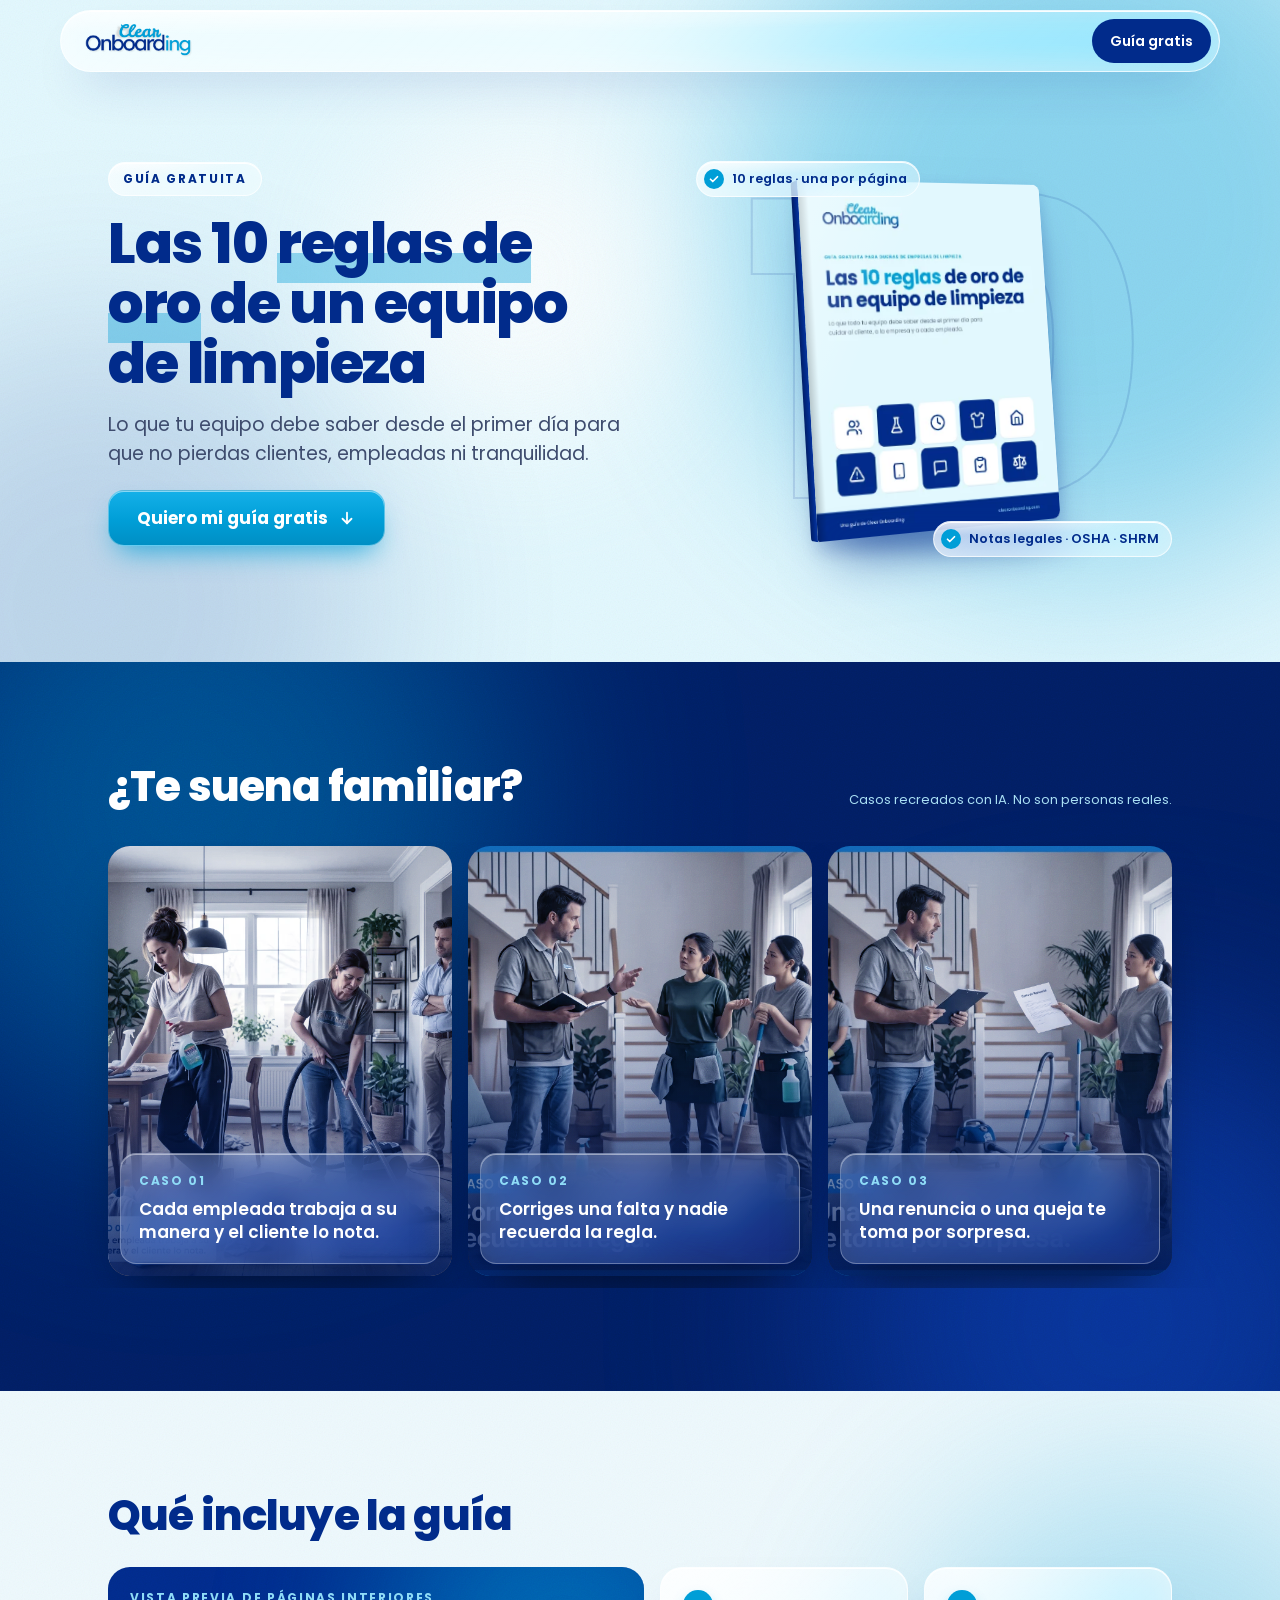
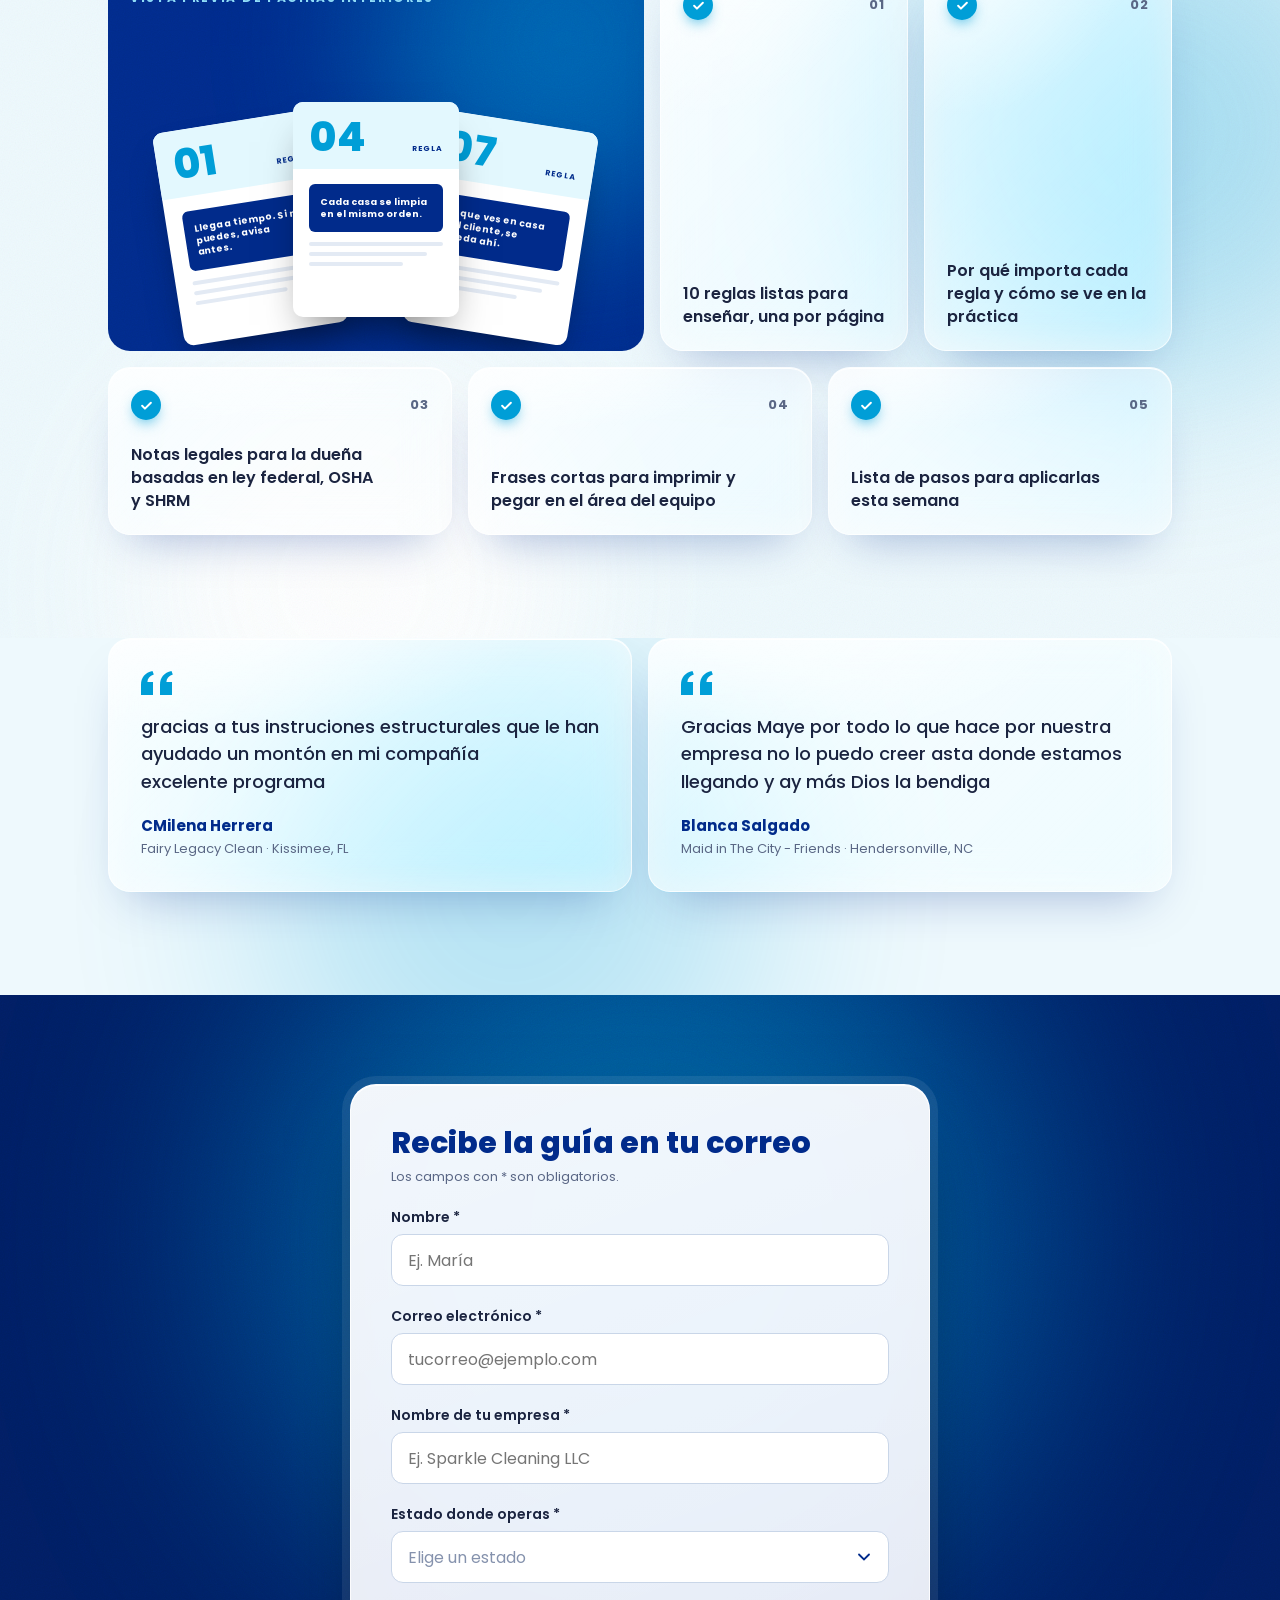
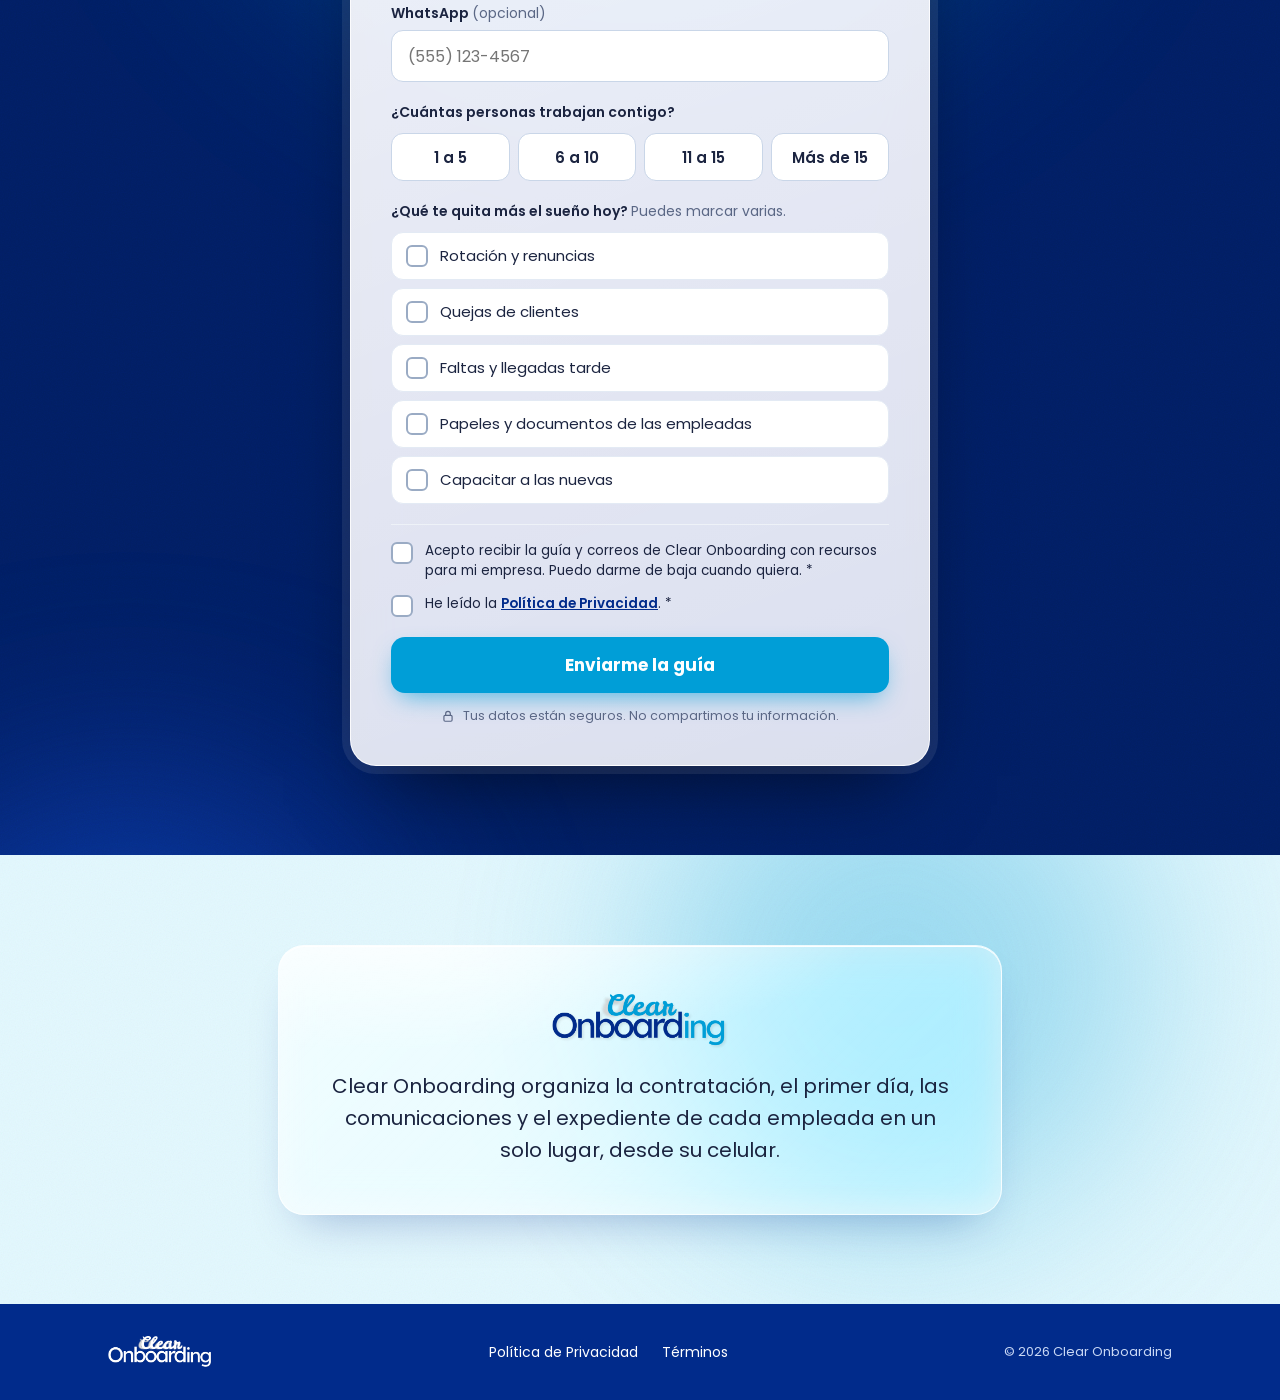
==== index.html @ 60600dc6 "Add files via upload" ====
<!DOCTYPE html>
<html lang="es">
<head>
  <meta charset="utf-8">
  <meta name="viewport" content="width=device-width, initial-scale=1">
  <title>Las 10 reglas de oro de un equipo de limpieza | Clear Onboarding</title>
  <meta name="description" content="Lo que tu equipo debe saber desde el primer día para que no pierdas clientes, empleadas ni tranquilidad.">
  <meta property="og:type" content="website">
  <meta property="og:title" content="Las 10 reglas de oro de un equipo de limpieza | Clear Onboarding">
  <meta property="og:description" content="Lo que tu equipo debe saber desde el primer día para que no pierdas clientes, empleadas ni tranquilidad.">
  <meta property="og:image" content="./assets/portada-ebook-10-reglas.webp">
  <meta name="twitter:card" content="summary_large_image">
  <link rel="preconnect" href="https://fonts.googleapis.com">
  <link rel="preconnect" href="https://fonts.gstatic.com" crossorigin>
  <link href="https://fonts.googleapis.com/css2?family=Poppins:wght@400;500;600;700;800&display=swap" rel="stylesheet">
  <link rel="stylesheet" href="./styles.css">
</head>
<body>
  <div class="page-wrapper">

    <!-- 4.1 Menú flotante (sticky) -->
    <header class="site-header">
      <div class="header-pill glass-light">
        <img src="./assets/logo-color.png" alt="Clear Onboarding" class="header-logo" width="200" height="61">
        <a href="#formulario" data-scroll-form class="header-cta">Guía gratis</a>
      </div>
    </header>

    <!-- 4.2 Hero -->
    <section data-screen-label="Hero" class="hero-section">
      <div style="position:absolute;top:-20%;right:-12%;width:clamp(320px,55vw,760px);aspect-ratio:1;border-radius:50%;background:#009ED7;opacity:0.38;filter:blur(90px);pointer-events:none;"></div>
      <div style="position:absolute;bottom:-35%;left:-15%;width:clamp(280px,45vw,620px);aspect-ratio:1;border-radius:50%;background:#012B8B;opacity:0.16;filter:blur(100px);pointer-events:none;"></div>
      <div style="position:absolute;top:18%;left:28%;width:clamp(200px,25vw,360px);aspect-ratio:1;border-radius:50%;background:#fff;opacity:0.75;filter:blur(70px);pointer-events:none;"></div>
      <div class="grain-light grain-hero"></div>

      <div class="hero-container">
        <!-- Columna del Libro 3D (arriba en móvil, derecha en escritorio) -->
        <div class="hero-book-col">
          <span aria-hidden="true" class="hero-number-bg">10</span>
          <div class="book-stage">
            <div class="book-3d">
              <div class="book-spine"></div>
              <div class="book-cover">
                <img src="./assets/portada-ebook-10-reglas.webp" alt="Portada: Las 10 reglas de oro de un equipo de limpieza" width="355" height="460" fetchpriority="high">
                <div class="book-hinge-shadow"></div>
                <div class="book-gloss"></div>
              </div>
            </div>
            <div class="book-floor-shadow"></div>
          </div>

          <div class="floating-badge floating-badge--top glass-light">
            <span class="badge-check">
              <svg width="12" height="12" viewBox="0 0 24 24" fill="none" stroke="#fff" stroke-width="3.4" stroke-linecap="round" stroke-linejoin="round"><path d="m5 12.5 4.5 4.5L19 7.5"></path></svg>
            </span>
            <span style="position:relative;">10 reglas · una por página</span>
          </div>

          <div class="floating-badge floating-badge--bottom glass-light">
            <span class="badge-check">
              <svg width="12" height="12" viewBox="0 0 24 24" fill="none" stroke="#fff" stroke-width="3.4" stroke-linecap="round" stroke-linejoin="round"><path d="m5 12.5 4.5 4.5L19 7.5"></path></svg>
            </span>
            <span style="position:relative;">Notas legales · OSHA · SHRM</span>
          </div>
        </div>

        <!-- Columna de Texto (debajo en móvil, izquierda en escritorio) -->
        <div class="hero-copy-col">
          <span class="tag-pill glass-light">
            <span style="position:relative;">GUÍA GRATUITA</span>
          </span>
          <h1 class="hero-h1">Las 10 <span class="marker-highlight">reglas de oro</span> de un equipo de limpieza</h1>
          <p class="hero-subtitle">Lo que tu equipo debe saber desde el primer día para que no pierdas clientes, empleadas ni tranquilidad.</p>
          <a href="#formulario" data-scroll-form class="btn-primary" style="margin-top:4px;">
            Quiero mi guía gratis
            <svg width="18" height="18" viewBox="0 0 24 24" fill="none" stroke="currentColor" stroke-width="2.4" stroke-linecap="round" stroke-linejoin="round"><path d="M12 5v14"></path><path d="m6 13 6 6 6-6"></path></svg>
          </a>
        </div>
      </div>
    </section>

    <!-- 4.3 Dolor (fondo #011E63) -->
    <section id="dolor" data-screen-label="Dolor" style="position:relative;overflow:hidden;background:#011E63;">
      <div style="position:absolute;top:-25%;left:-10%;width:clamp(320px,50vw,700px);aspect-ratio:1;border-radius:50%;background:#009ED7;opacity:0.38;filter:blur(120px);pointer-events:none;"></div>
      <div style="position:absolute;bottom:-30%;right:-10%;width:clamp(300px,45vw,640px);aspect-ratio:1;border-radius:50%;background:#0A3AA6;opacity:0.8;filter:blur(110px);pointer-events:none;"></div>
      <div class="grain-dark"></div>

      <div style="position:relative;max-width:1160px;margin:0 auto;padding:clamp(56px,8vw,112px) clamp(20px,5vw,48px);display:flex;flex-direction:column;gap:32px;">
        <div style="display:flex;flex-wrap:wrap;align-items:flex-end;justify-content:space-between;gap:10px 24px;">
          <h2 style="margin:0;font-weight:800;font-size:clamp(26px,3.4vw,42px);line-height:1.1;letter-spacing:-.02em;color:#fff;">¿Te suena familiar?</h2>
          <span style="font-size:13px;color:#A9DFF4;">Casos recreados con IA. No son personas reales.</span>
        </div>

        <div class="pain-carousel-outer">
          <div class="pain-carousel-track">
            <!-- Caso 01 -->
            <article class="pain-card" style="position:relative;flex:0 0 clamp(272px,78vw,352px);aspect-ratio:4/5;border-radius:22px;overflow:hidden;background:#0B2A78;scroll-snap-align:center;box-shadow:0 30px 60px -30px rgba(0,0,0,.7);">
              <img src="./assets/caso-01-cada-una-a-su-manera.webp" alt="dos empleadas limpian la misma cocina, cada una a su manera" loading="lazy" width="704" height="704" style="position:absolute;inset:0;width:100%;height:100%;object-fit:cover;display:block;">
              <div style="position:absolute;inset:0;pointer-events:none;background:#012B8B;mix-blend-mode:color;opacity:.3;"></div>
              <div style="position:absolute;inset:0;pointer-events:none;background:linear-gradient(180deg,rgba(1,30,99,0) 38%,rgba(1,30,99,.9) 100%);"></div>
              <div class="grain-dark grain-card"></div>
              <div class="glass-dark" style="position:absolute;left:12px;right:12px;bottom:12px;border-radius:16px;padding:18px;overflow:hidden;display:flex;flex-direction:column;gap:8px;">
                <span style="font-size:12px;font-weight:700;letter-spacing:.14em;color:#8FDCF7;">CASO 01</span>
                <p style="margin:0;font-size:17px;font-weight:600;line-height:1.4;color:#fff;text-wrap:pretty;">Cada empleada trabaja a su manera y el cliente lo nota.</p>
              </div>
            </article>

            <!-- Caso 02 -->
            <article class="pain-card" style="position:relative;flex:0 0 clamp(272px,78vw,352px);aspect-ratio:4/5;border-radius:22px;overflow:hidden;background:#0B2A78;scroll-snap-align:center;box-shadow:0 30px 60px -30px rgba(0,0,0,.7);">
              <img src="./assets/caso-02-nadie-recuerda-la-regla.webp" alt="la dueña corrige a una empleada que no recuerda la regla" loading="lazy" width="704" height="704" style="position:absolute;inset:0;width:100%;height:100%;object-fit:cover;display:block;">
              <div style="position:absolute;inset:0;pointer-events:none;background:#012B8B;mix-blend-mode:color;opacity:.3;"></div>
              <div style="position:absolute;inset:0;pointer-events:none;background:linear-gradient(180deg,rgba(1,30,99,0) 38%,rgba(1,30,99,.9) 100%);"></div>
              <div class="grain-dark grain-card"></div>
              <div class="glass-dark" style="position:absolute;left:12px;right:12px;bottom:12px;border-radius:16px;padding:18px;overflow:hidden;display:flex;flex-direction:column;gap:8px;">
                <span style="font-size:12px;font-weight:700;letter-spacing:.14em;color:#8FDCF7;">CASO 02</span>
                <p style="margin:0;font-size:17px;font-weight:600;line-height:1.4;color:#fff;text-wrap:pretty;">Corriges una falta y nadie recuerda la regla.</p>
              </div>
            </article>

            <!-- Caso 03 -->
            <article class="pain-card" style="position:relative;flex:0 0 clamp(272px,78vw,352px);aspect-ratio:4/5;border-radius:22px;overflow:hidden;background:#0B2A78;scroll-snap-align:center;box-shadow:0 30px 60px -30px rgba(0,0,0,.7);">
              <img src="./assets/caso-03-renuncia-sorpresa.webp" alt="la dueña lee en su celular un mensaje de renuncia" loading="lazy" width="704" height="704" style="position:absolute;inset:0;width:100%;height:100%;object-fit:cover;display:block;">
              <div style="position:absolute;inset:0;pointer-events:none;background:#012B8B;mix-blend-mode:color;opacity:.3;"></div>
              <div style="position:absolute;inset:0;pointer-events:none;background:linear-gradient(180deg,rgba(1,30,99,0) 38%,rgba(1,30,99,.9) 100%);"></div>
              <div class="grain-dark grain-card"></div>
              <div class="glass-dark" style="position:absolute;left:12px;right:12px;bottom:12px;border-radius:16px;padding:18px;overflow:hidden;display:flex;flex-direction:column;gap:8px;">
                <span style="font-size:12px;font-weight:700;letter-spacing:.14em;color:#8FDCF7;">CASO 03</span>
                <p style="margin:0;font-size:17px;font-weight:600;line-height:1.4;color:#fff;text-wrap:pretty;">Una renuncia o una queja te toma por sorpresa.</p>
              </div>
            </article>
          </div>
        </div>
      </div>
    </section>

    <!-- 4.4 Qué incluye (fondo #EEF9FD, mosaico tipo bento) -->
    <section id="incluye" data-screen-label="Que incluye" style="position:relative;overflow:hidden;background:#EEF9FD;">
      <div style="position:absolute;top:10%;right:-10%;width:clamp(280px,40vw,560px);aspect-ratio:1;border-radius:50%;background:#009ED7;opacity:0.28;filter:blur(100px);pointer-events:none;"></div>
      <div style="position:absolute;bottom:-20%;left:10%;width:clamp(240px,35vw,480px);aspect-ratio:1;border-radius:50%;background:#fff;opacity:0.9;filter:blur(80px);pointer-events:none;"></div>
      <div class="grain-light"></div>

      <div style="position:relative;max-width:1160px;margin:0 auto;padding:clamp(56px,8vw,112px) clamp(20px,5vw,48px);display:flex;flex-direction:column;gap:28px;">
        <h2 style="margin:0;font-weight:800;font-size:clamp(26px,3.4vw,42px);line-height:1.1;letter-spacing:-.02em;color:#012B8B;">Qué incluye la guía</h2>

        <div style="display:flex;flex-wrap:wrap;gap:16px;">
          <!-- Bloque grande azul marino con abanico de 3 páginas -->
          <div data-screen-label="Vista previa" style="flex:2 1 520px;position:relative;overflow:hidden;border-radius:22px;background:#012B8B;min-height:clamp(300px,30vw,400px);padding:22px;display:flex;flex-direction:column;justify-content:space-between;gap:16px;">
            <div style="position:absolute;top:-30%;right:-20%;width:70%;aspect-ratio:1;border-radius:50%;background:#009ED7;opacity:0.5;filter:blur(80px);pointer-events:none;"></div>
            <div class="grain-dark grain-card"></div>
            <span style="position:relative;font-size:12px;font-weight:700;letter-spacing:.14em;color:#8FDCF7;">VISTA PREVIA DE PÁGINAS INTERIORES</span>
            <div id="preview-pages-fan" style="position:relative;display:flex;justify-content:center;align-items:flex-end;padding:8px 0 4px;">
              <!-- Renderizado dinámico por app.js con respaldo estático inmediato -->
              <div style="flex:none;width:clamp(104px,13vw,172px);aspect-ratio:0.773;background:#fff;border-radius:10px;overflow:hidden;box-shadow:0 24px 40px -16px rgba(0,0,0,.55);margin:0 calc(clamp(104px,13vw,172px) * -0.12);transform:rotate(-9deg) translateY(10px);z-index:1;position:relative;display:flex;flex-direction:column;">
                <div style="background:#E3F8FE;padding:10% 10% 8%;display:flex;align-items:flex-end;justify-content:space-between;">
                  <span style="font-weight:800;font-size:clamp(26px,3.2vw,42px);line-height:.9;color:#009ED7;">01</span>
                  <span style="font-size:clamp(6px,.6vw,8px);font-weight:700;letter-spacing:.12em;color:#012B8B;">REGLA</span>
                </div>
                <div style="padding:9% 10%;display:flex;flex-direction:column;gap:6px;flex:1;">
                  <div style="background:#012B8B;border-radius:6px;padding:9% 8%;color:#fff;font-weight:700;font-size:clamp(7px,.72vw,10px);line-height:1.3;">Llega a tiempo. Si no puedes, avisa antes.</div>
                  <div style="height:4px;border-radius:2px;background:#E3EAF4;margin-top:4px;"></div>
                  <div style="height:4px;border-radius:2px;background:#E3EAF4;width:88%;"></div>
                  <div style="height:4px;border-radius:2px;background:#E3EAF4;width:70%;"></div>
                </div>
              </div>
              <div style="flex:none;width:clamp(104px,13vw,172px);aspect-ratio:0.773;background:#fff;border-radius:10px;overflow:hidden;box-shadow:0 24px 40px -16px rgba(0,0,0,.55);margin:0 calc(clamp(104px,13vw,172px) * -0.12);transform:translateY(-8px);z-index:3;position:relative;display:flex;flex-direction:column;">
                <div style="background:#E3F8FE;padding:10% 10% 8%;display:flex;align-items:flex-end;justify-content:space-between;">
                  <span style="font-weight:800;font-size:clamp(26px,3.2vw,42px);line-height:.9;color:#009ED7;">04</span>
                  <span style="font-size:clamp(6px,.6vw,8px);font-weight:700;letter-spacing:.12em;color:#012B8B;">REGLA</span>
                </div>
                <div style="padding:9% 10%;display:flex;flex-direction:column;gap:6px;flex:1;">
                  <div style="background:#012B8B;border-radius:6px;padding:9% 8%;color:#fff;font-weight:700;font-size:clamp(7px,.72vw,10px);line-height:1.3;">Cada casa se limpia en el mismo orden.</div>
                  <div style="height:4px;border-radius:2px;background:#E3EAF4;margin-top:4px;"></div>
                  <div style="height:4px;border-radius:2px;background:#E3EAF4;width:88%;"></div>
                  <div style="height:4px;border-radius:2px;background:#E3EAF4;width:70%;"></div>
                </div>
              </div>
              <div style="flex:none;width:clamp(104px,13vw,172px);aspect-ratio:0.773;background:#fff;border-radius:10px;overflow:hidden;box-shadow:0 24px 40px -16px rgba(0,0,0,.55);margin:0 calc(clamp(104px,13vw,172px) * -0.12);transform:rotate(9deg) translateY(10px);z-index:2;position:relative;display:flex;flex-direction:column;">
                <div style="background:#E3F8FE;padding:10% 10% 8%;display:flex;align-items:flex-end;justify-content:space-between;">
                  <span style="font-weight:800;font-size:clamp(26px,3.2vw,42px);line-height:.9;color:#009ED7;">07</span>
                  <span style="font-size:clamp(6px,.6vw,8px);font-weight:700;letter-spacing:.12em;color:#012B8B;">REGLA</span>
                </div>
                <div style="padding:9% 10%;display:flex;flex-direction:column;gap:6px;flex:1;">
                  <div style="background:#012B8B;border-radius:6px;padding:9% 8%;color:#fff;font-weight:700;font-size:clamp(7px,.72vw,10px);line-height:1.3;">Lo que ves en casa del cliente, se queda ahí.</div>
                  <div style="height:4px;border-radius:2px;background:#E3EAF4;margin-top:4px;"></div>
                  <div style="height:4px;border-radius:2px;background:#E3EAF4;width:88%;"></div>
                  <div style="height:4px;border-radius:2px;background:#E3EAF4;width:70%;"></div>
                </div>
              </div>
            </div>
          </div>

          <!-- 5 Tarjetas de cristal (01 a 05) -->
          <div class="glass-light" style="flex:1 1 240px;overflow:hidden;border-radius:22px;padding:22px;min-height:168px;display:flex;flex-direction:column;justify-content:space-between;gap:18px;">
            <div style="position:relative;display:flex;align-items:center;justify-content:space-between;">
              <span style="width:30px;height:30px;border-radius:50%;background:#009ED7;display:flex;align-items:center;justify-content:center;box-shadow:0 6px 14px -4px rgba(0,158,215,.7);"><svg width="15" height="15" viewBox="0 0 24 24" fill="none" stroke="#fff" stroke-width="3.2" stroke-linecap="round" stroke-linejoin="round"><path d="m5 12.5 4.5 4.5L19 7.5"></path></svg></span>
              <span style="font-size:13px;font-weight:700;color:#5A6785;letter-spacing:.06em;">01</span>
            </div>
            <span style="position:relative;font-size:16px;font-weight:600;line-height:1.45;color:#1B2440;text-wrap:pretty;">10 reglas listas para enseñar, una por página</span>
          </div>

          <div class="glass-light" style="flex:1 1 240px;overflow:hidden;border-radius:22px;padding:22px;min-height:168px;display:flex;flex-direction:column;justify-content:space-between;gap:18px;">
            <div style="position:relative;display:flex;align-items:center;justify-content:space-between;">
              <span style="width:30px;height:30px;border-radius:50%;background:#009ED7;display:flex;align-items:center;justify-content:center;box-shadow:0 6px 14px -4px rgba(0,158,215,.7);"><svg width="15" height="15" viewBox="0 0 24 24" fill="none" stroke="#fff" stroke-width="3.2" stroke-linecap="round" stroke-linejoin="round"><path d="m5 12.5 4.5 4.5L19 7.5"></path></svg></span>
              <span style="font-size:13px;font-weight:700;color:#5A6785;letter-spacing:.06em;">02</span>
            </div>
            <span style="position:relative;font-size:16px;font-weight:600;line-height:1.45;color:#1B2440;text-wrap:pretty;">Por qué importa cada regla y cómo se ve en la práctica</span>
          </div>

          <div class="glass-light" style="flex:1 1 240px;overflow:hidden;border-radius:22px;padding:22px;min-height:168px;display:flex;flex-direction:column;justify-content:space-between;gap:18px;">
            <div style="position:relative;display:flex;align-items:center;justify-content:space-between;">
              <span style="width:30px;height:30px;border-radius:50%;background:#009ED7;display:flex;align-items:center;justify-content:center;box-shadow:0 6px 14px -4px rgba(0,158,215,.7);"><svg width="15" height="15" viewBox="0 0 24 24" fill="none" stroke="#fff" stroke-width="3.2" stroke-linecap="round" stroke-linejoin="round"><path d="m5 12.5 4.5 4.5L19 7.5"></path></svg></span>
              <span style="font-size:13px;font-weight:700;color:#5A6785;letter-spacing:.06em;">03</span>
            </div>
            <span style="position:relative;font-size:16px;font-weight:600;line-height:1.45;color:#1B2440;text-wrap:pretty;">Notas legales para la dueña basadas en ley federal, OSHA y SHRM</span>
          </div>

          <div class="glass-light" style="flex:1 1 240px;overflow:hidden;border-radius:22px;padding:22px;min-height:168px;display:flex;flex-direction:column;justify-content:space-between;gap:18px;">
            <div style="position:relative;display:flex;align-items:center;justify-content:space-between;">
              <span style="width:30px;height:30px;border-radius:50%;background:#009ED7;display:flex;align-items:center;justify-content:center;box-shadow:0 6px 14px -4px rgba(0,158,215,.7);"><svg width="15" height="15" viewBox="0 0 24 24" fill="none" stroke="#fff" stroke-width="3.2" stroke-linecap="round" stroke-linejoin="round"><path d="m5 12.5 4.5 4.5L19 7.5"></path></svg></span>
              <span style="font-size:13px;font-weight:700;color:#5A6785;letter-spacing:.06em;">04</span>
            </div>
            <span style="position:relative;font-size:16px;font-weight:600;line-height:1.45;color:#1B2440;text-wrap:pretty;">Frases cortas para imprimir y pegar en el área del equipo</span>
          </div>

          <div class="glass-light" style="flex:1 1 240px;overflow:hidden;border-radius:22px;padding:22px;min-height:168px;display:flex;flex-direction:column;justify-content:space-between;gap:18px;">
            <div style="position:relative;display:flex;align-items:center;justify-content:space-between;">
              <span style="width:30px;height:30px;border-radius:50%;background:#009ED7;display:flex;align-items:center;justify-content:center;box-shadow:0 6px 14px -4px rgba(0,158,215,.7);"><svg width="15" height="15" viewBox="0 0 24 24" fill="none" stroke="#fff" stroke-width="3.2" stroke-linecap="round" stroke-linejoin="round"><path d="m5 12.5 4.5 4.5L19 7.5"></path></svg></span>
              <span style="font-size:13px;font-weight:700;color:#5A6785;letter-spacing:.06em;">05</span>
            </div>
            <span style="position:relative;font-size:16px;font-weight:600;line-height:1.45;color:#1B2440;text-wrap:pretty;">Lista de pasos para aplicarlas esta semana</span>
          </div>
        </div>
      </div>
    </section>

    <!-- 4.5 Testimonios (textos LITERALES) -->
    <section style="position:relative;overflow:hidden;background:#EEF9FD;">
      <div style="position:absolute;top:0;left:20%;width:clamp(260px,40vw,520px);aspect-ratio:1;border-radius:50%;background:#009ED7;opacity:0.22;filter:blur(100px);pointer-events:none;"></div>
      <div id="testimonios" data-screen-label="Testimonios" style="position:relative;max-width:1160px;margin:0 auto;padding:0 clamp(20px,5vw,48px) clamp(56px,8vw,112px);display:grid;grid-template-columns:repeat(auto-fit,minmax(280px,1fr));gap:16px;">
        <figure class="glass-light" style="margin:0;overflow:hidden;border-radius:22px;padding:clamp(22px,3vw,32px);display:flex;flex-direction:column;gap:18px;">
          <svg width="32" height="24" viewBox="0 0 32 24" fill="#009ED7" style="position:relative;"><path d="M0 24V14C0 6.5 4 1.6 11.5 0l1.3 3.6C8.6 5 6.6 7.7 6.4 11H12v13H0zm19 0V14c0-7.5 4-12.4 11.5-14l1.3 3.6C27.6 5 25.6 7.7 25.4 11H31v13H19z"></path></svg>
          <blockquote style="position:relative;margin:0;font-size:clamp(16px,1.6vw,18px);line-height:1.55;color:#1B2440;font-weight:500;text-wrap:pretty;">gracias a tus instruciones estructurales que le han ayudado un montón en mi compañía<br>excelente programa</blockquote>
          <figcaption style="position:relative;margin-top:auto;display:flex;flex-direction:column;gap:2px;">
            <span style="font-size:15px;font-weight:700;color:#012B8B;">CMilena Herrera</span>
            <span style="font-size:13px;color:#5A6785;">Fairy Legacy Clean · Kissimee, FL</span>
          </figcaption>
        </figure>

        <figure class="glass-light" style="margin:0;overflow:hidden;border-radius:22px;padding:clamp(22px,3vw,32px);display:flex;flex-direction:column;gap:18px;">
          <svg width="32" height="24" viewBox="0 0 32 24" fill="#009ED7" style="position:relative;"><path d="M0 24V14C0 6.5 4 1.6 11.5 0l1.3 3.6C8.6 5 6.6 7.7 6.4 11H12v13H0zm19 0V14c0-7.5 4-12.4 11.5-14l1.3 3.6C27.6 5 25.6 7.7 25.4 11H31v13H19z"></path></svg>
          <blockquote style="position:relative;margin:0;font-size:clamp(16px,1.6vw,18px);line-height:1.55;color:#1B2440;font-weight:500;text-wrap:pretty;">Gracias Maye por todo lo que hace por nuestra empresa no lo puedo creer asta donde estamos llegando y ay más Dios la bendiga</blockquote>
          <figcaption style="position:relative;margin-top:auto;display:flex;flex-direction:column;gap:2px;">
            <span style="font-size:15px;font-weight:700;color:#012B8B;">Blanca Salgado</span>
            <span style="font-size:13px;color:#5A6785;">Maid in The City - Friends · Hendersonville, NC</span>
          </figcaption>
        </figure>
      </div>
    </section>

    <!-- 4.6 Formulario (id="formulario") -->
    <section id="formulario" data-screen-label="Formulario" style="position:relative;overflow:hidden;background:#011E63;">
      <div style="position:absolute;top:-10%;left:50%;transform:translateX(-50%);width:clamp(360px,60vw,820px);aspect-ratio:1;border-radius:50%;background:#009ED7;opacity:0.5;filter:blur(130px);pointer-events:none;"></div>
      <div style="position:absolute;bottom:-30%;left:-10%;width:clamp(280px,40vw,560px);aspect-ratio:1;border-radius:50%;background:#0A3AA6;opacity:0.9;filter:blur(110px);pointer-events:none;"></div>
      <div class="grain-dark"></div>

      <div style="position:relative;max-width:1160px;margin:0 auto;padding:clamp(48px,7vw,104px) clamp(12px,5vw,48px);display:flex;justify-content:center;">
        <form id="lead-form" data-redirect="./guia/gracias/" novalidate style="position:relative;width:100%;max-width:580px;border-radius:26px;padding:clamp(22px,4vw,40px);display:flex;flex-direction:column;gap:20px;background:linear-gradient(160deg,rgba(255,255,255,.95),rgba(255,255,255,.86));backdrop-filter:blur(24px) saturate(160%);-webkit-backdrop-filter:blur(24px) saturate(160%);border:1px solid rgba(255,255,255,.85);box-shadow:inset 0 1px 0 #fff,0 0 0 8px rgba(255,255,255,.08),0 40px 80px -30px rgba(0,0,0,.6);">
          <div style="display:flex;flex-direction:column;gap:6px;">
            <h2 style="margin:0;font-weight:800;font-size:clamp(22px,2.6vw,30px);line-height:1.2;color:#012B8B;">Recibe la guía en tu correo</h2>
            <p style="margin:0;font-size:13px;color:#5A6785;">Los campos con * son obligatorios.</p>
          </div>

          <!-- Nombre * -->
          <label for="field-nombre" style="display:flex;flex-direction:column;gap:6px;">
            <span style="font-size:14px;font-weight:600;color:#1B2440;">Nombre *</span>
            <input id="field-nombre" name="nombre" type="text" autocomplete="given-name" placeholder="Ej. María" class="form-input">
            <span id="err-nombre" class="field-error" aria-live="polite">
              <svg width="15" height="15" viewBox="0 0 24 24" fill="none" stroke="currentColor" stroke-width="2.2" stroke-linecap="round"><circle cx="12" cy="12" r="9"></circle><path d="M12 7.5v5.5"></path><path d="M12 16.4v.1"></path></svg>
              <span class="err-msg-text"></span>
            </span>
          </label>

          <!-- Correo electrónico * -->
          <label for="field-correo" style="display:flex;flex-direction:column;gap:6px;">
            <span style="font-size:14px;font-weight:600;color:#1B2440;">Correo electrónico *</span>
            <input id="field-correo" name="correo" type="email" autocomplete="email" inputmode="email" placeholder="tucorreo@ejemplo.com" class="form-input">
            <span id="err-correo" class="field-error" aria-live="polite">
              <svg width="15" height="15" viewBox="0 0 24 24" fill="none" stroke="currentColor" stroke-width="2.2" stroke-linecap="round"><circle cx="12" cy="12" r="9"></circle><path d="M12 7.5v5.5"></path><path d="M12 16.4v.1"></path></svg>
              <span class="err-msg-text"></span>
            </span>
          </label>

          <!-- Nombre de tu empresa * -->
          <label for="field-empresa" style="display:flex;flex-direction:column;gap:6px;">
            <span style="font-size:14px;font-weight:600;color:#1B2440;">Nombre de tu empresa *</span>
            <input id="field-empresa" name="empresa" type="text" autocomplete="organization" placeholder="Ej. Sparkle Cleaning LLC" class="form-input">
            <span id="err-empresa" class="field-error" aria-live="polite">
              <svg width="15" height="15" viewBox="0 0 24 24" fill="none" stroke="currentColor" stroke-width="2.2" stroke-linecap="round"><circle cx="12" cy="12" r="9"></circle><path d="M12 7.5v5.5"></path><path d="M12 16.4v.1"></path></svg>
              <span class="err-msg-text"></span>
            </span>
          </label>

          <!-- Estado donde operas * -->
          <label for="field-estado" style="display:flex;flex-direction:column;gap:6px;">
            <span style="font-size:14px;font-weight:600;color:#1B2440;">Estado donde operas *</span>
            <select id="field-estado" name="estado" class="form-select" style="color:#8592AD;">
              <option value="">Elige un estado</option>
            </select>
            <span id="err-estado" class="field-error" aria-live="polite">
              <svg width="15" height="15" viewBox="0 0 24 24" fill="none" stroke="currentColor" stroke-width="2.2" stroke-linecap="round"><circle cx="12" cy="12" r="9"></circle><path d="M12 7.5v5.5"></path><path d="M12 16.4v.1"></path></svg>
              <span class="err-msg-text"></span>
            </span>
          </label>

          <!-- WhatsApp (opcional) -->
          <label for="field-whatsapp" style="display:flex;flex-direction:column;gap:6px;">
            <span style="font-size:14px;font-weight:600;color:#1B2440;">WhatsApp <span style="font-weight:400;color:#5A6785;">(opcional)</span></span>
            <input id="field-whatsapp" name="whatsapp" type="tel" autocomplete="tel" inputmode="tel" placeholder="(555) 123-4567" class="form-input">
          </label>

          <!-- ¿Cuántas personas trabajan contigo? -->
          <div role="radiogroup" aria-label="¿Cuántas personas trabajan contigo?" style="display:flex;flex-direction:column;gap:10px;">
            <span style="font-size:14px;font-weight:600;color:#1B2440;">¿Cuántas personas trabajan contigo?</span>
            <div id="equipo-group" style="display:grid;grid-template-columns:repeat(auto-fit,minmax(110px,1fr));gap:8px;"></div>
          </div>

          <!-- ¿Qué te quita más el sueño hoy? -->
          <div style="display:flex;flex-direction:column;gap:10px;">
            <span style="font-size:14px;font-weight:600;color:#1B2440;">¿Qué te quita más el sueño hoy? <span style="font-weight:400;color:#5A6785;">Puedes marcar varias.</span></span>
            <div id="suenos-group" style="display:flex;flex-direction:column;gap:8px;"></div>
          </div>

          <!-- Consentimientos separados, SIN marcar por defecto -->
          <div style="display:flex;flex-direction:column;gap:12px;padding-top:4px;border-top:1px solid #EEF2F8;">
            <!-- Consentimiento 1 (obligatorio) -->
            <div style="display:flex;flex-direction:column;gap:6px;padding-top:12px;">
              <label style="display:flex;align-items:flex-start;gap:12px;cursor:pointer;">
                <input id="consent-c1" type="checkbox" class="sr-only-input">
                <span id="box-c1" class="custom-checkbox-box" style="margin-top:1px;">
                  <svg width="14" height="14" viewBox="0 0 24 24" fill="none" stroke="#fff" stroke-width="3.4" stroke-linecap="round" stroke-linejoin="round"><path d="m5 12.5 4.5 4.5L19 7.5"></path></svg>
                </span>
                <span style="font-size:13.5px;line-height:1.5;color:#1B2440;">Acepto recibir la guía y correos de Clear Onboarding con recursos para mi empresa. Puedo darme de baja cuando quiera. *</span>
              </label>
              <span id="err-c1" aria-live="polite" style="display:none;padding-left:34px;font-size:13px;color:#C62828;font-weight:500;"></span>
            </div>

            <!-- Consentimiento 2 (opcional, SOLO visible si WhatsApp tiene texto) -->
            <label id="wrapper-c2" style="display:none;align-items:flex-start;gap:12px;cursor:pointer;">
              <input id="consent-c2" type="checkbox" class="sr-only-input">
              <span id="box-c2" class="custom-checkbox-box" style="margin-top:1px;">
                <svg width="14" height="14" viewBox="0 0 24 24" fill="none" stroke="#fff" stroke-width="3.4" stroke-linecap="round" stroke-linejoin="round"><path d="m5 12.5 4.5 4.5L19 7.5"></path></svg>
              </span>
              <span style="font-size:13.5px;line-height:1.5;color:#1B2440;">Acepto recibir mensajes por WhatsApp o SMS de Clear Onboarding. Pueden aplicar tarifas de mensajes y datos. Responde STOP para cancelar. <span style="color:#5A6785;">(opcional)</span></span>
            </label>

            <!-- Consentimiento 3 (obligatorio) -->
            <div style="display:flex;flex-direction:column;gap:6px;">
              <label style="display:flex;align-items:flex-start;gap:12px;cursor:pointer;">
                <input id="consent-c3" type="checkbox" class="sr-only-input">
                <span id="box-c3" class="custom-checkbox-box" style="margin-top:1px;">
                  <svg width="14" height="14" viewBox="0 0 24 24" fill="none" stroke="#fff" stroke-width="3.4" stroke-linecap="round" stroke-linejoin="round"><path d="m5 12.5 4.5 4.5L19 7.5"></path></svg>
                </span>
                <span style="font-size:13.5px;line-height:1.5;color:#1B2440;">He leído la <a href="./politica-de-privacidad/" target="_blank" rel="noopener" style="color:#012B8B;font-weight:600;">Política de Privacidad</a>. *</span>
              </label>
              <span id="err-c3" aria-live="polite" style="display:none;padding-left:34px;font-size:13px;color:#C62828;font-weight:500;"></span>
            </div>
          </div>

          <!-- Alerta general de errores -->
          <div id="form-global-alert" role="alert" aria-live="assertive" style="display:none;gap:10px;align-items:center;background:#FFF1F1;border-radius:12px;padding:12px 14px;font-size:14px;color:#9E1F1F;font-weight:500;">
            <svg width="18" height="18" viewBox="0 0 24 24" fill="none" stroke="currentColor" stroke-width="2.2" stroke-linecap="round"><circle cx="12" cy="12" r="9"></circle><path d="M12 7.5v5.5"></path><path d="M12 16.4v.1"></path></svg>
            Revisa los campos marcados en rojo.
          </div>

          <button id="submit-btn" type="submit" class="submit-btn">Enviarme la guía</button>

          <p style="margin:-6px 0 0;display:flex;gap:8px;align-items:center;justify-content:center;font-size:12.5px;color:#5A6785;">
            <svg width="14" height="14" viewBox="0 0 24 24" fill="none" stroke="currentColor" stroke-width="2" stroke-linecap="round" stroke-linejoin="round"><rect x="5" y="11" width="14" height="10" rx="2"></rect><path d="M8 11V8a4 4 0 0 1 8 0v3"></path></svg>
            Tus datos están seguros. No compartimos tu información.
          </p>
        </form>
      </div>
    </section>

    <!-- 4.7 Quiénes somos -->
    <section data-screen-label="Quienes somos" style="position:relative;overflow:hidden;background:#E3F8FE;">
      <div style="position:absolute;top:-30%;right:10%;width:clamp(260px,40vw,520px);aspect-ratio:1;border-radius:50%;background:#009ED7;opacity:0.3;filter:blur(100px);pointer-events:none;"></div>
      <div class="grain-light"></div>
      <div style="position:relative;max-width:820px;margin:0 auto;padding:clamp(48px,7vw,96px) clamp(20px,5vw,48px);">
        <div class="glass-light" style="overflow:hidden;border-radius:26px;padding:clamp(28px,5vw,48px);display:flex;flex-direction:column;align-items:center;gap:20px;text-align:center;">
          <img src="./assets/logo-color.png" alt="Clear Onboarding" loading="lazy" style="position:relative;height:clamp(40px,5vw,56px);width:auto;">
          <p style="position:relative;margin:0;font-size:clamp(16px,1.7vw,20px);line-height:1.6;color:#1B2440;text-wrap:pretty;">Clear Onboarding organiza la contratación, el primer día, las comunicaciones y el expediente de cada empleada en un solo lugar, desde su celular.</p>
        </div>
      </div>
    </section>

    <!-- 4.8 Footer -->
    <footer style="background:#012B8B;color:#fff;">
      <div style="max-width:1160px;margin:0 auto;padding:32px clamp(20px,5vw,48px);display:flex;flex-wrap:wrap;align-items:center;justify-content:space-between;gap:20px;">
        <img src="./assets/logo-white.png" alt="Clear Onboarding" loading="lazy" style="height:32px;width:auto;">
        <nav style="display:flex;flex-wrap:wrap;gap:8px 24px;font-size:14px;">
          <a href="./politica-de-privacidad/" class="footer-link">Política de Privacidad</a>
          <a href="./terminos/" class="footer-link">Términos</a>
        </nav>
        <span style="font-size:13px;color:#C9D8F5;">© <span data-current-year>2026</span> Clear Onboarding</span>
      </div>
    </footer>

    <!-- 4.9 Barra fija inferior (solo celular, < 760px) -->
    <div id="mobile-sticky-bar" class="mobile-sticky-bar glass-light">
      <a href="#formulario" data-scroll-form style="position:relative;display:flex;align-items:center;justify-content:center;min-height:52px;border-radius:16px;background:linear-gradient(180deg,#14B0E8,#009ED7 55%,#008FC4);color:#fff;font-weight:700;font-size:16px;text-decoration:none;box-shadow:inset 0 1px 0 rgba(255,255,255,.5);">Quiero mi guía gratis</a>
    </div>

  </div>

  <script src="./config.js"></script>
  <script src="./app.js"></script>
</body>
</html>
---- styles.css ----
/* ==========================================================================
   SISTEMA VISUAL — CLEAR ONBOARDING ("Las 10 reglas de oro")
   Tokens y especificaciones exactas del README.md y prototipos v2.dc
   ========================================================================== */

:root {
  --navy: #012B8B;
  --navy-deep: #011E63;
  --blue-mid: #0A3AA6;
  --cyan: #009ED7;
  --cyan-hover: #0089BC;
  --sky-bg: #E3F8FE;
  --sky-soft: #EEF9FD;
  --white: #FFFFFF;
  --text-dark: #1B2440;
  --text-secondary: #5A6785;
  --text-hero-sub: #3E4C6E;
  --border-input: #C9D6E8;
  --border-soft: #E3EAF4;
  --err-border: #D93B3B;
  --err-bg: #FFF7F7;
  --err-text: #C62828;
  --err-alert-bg: #FFF1F1;
  --err-alert-text: #9E1F1F;
  --label-dark-bg: #8FDCF7;
  --note-dark-bg: #A9DFF4;
}

*, *::before, *::after {
  box-sizing: border-box;
}

html {
  scroll-behavior: smooth;
  -webkit-text-size-adjust: 100%;
}

html, body {
  margin: 0;
  padding: 0;
  background: var(--white);
  font-family: 'Poppins', Arial, sans-serif;
  color: var(--text-dark);
}

a {
  color: var(--navy);
  transition: color 0.18s ease, background-color 0.18s ease, transform 0.18s ease, box-shadow 0.18s ease;
}

a:hover {
  color: var(--cyan);
}

input, select, button, textarea {
  font-family: inherit;
}

.page-wrapper {
  min-height: 100vh;
  display: flex;
  flex-direction: column;
  overflow-x: clip;
  background: var(--white);
}

/* --------------------------------------------------------------------------
   Efectos: Cristal líquido (Glass claro y oscuro) + Grano SVG
   -------------------------------------------------------------------------- */
.glass-light {
  position: relative;
  background: linear-gradient(135deg, rgba(255, 255, 255, 0.66), rgba(255, 255, 255, 0.30));
  backdrop-filter: blur(22px) saturate(170%);
  -webkit-backdrop-filter: blur(22px) saturate(170%);
  border: 1px solid rgba(255, 255, 255, 0.75);
  box-shadow:
    inset 0 1px 0 rgba(255, 255, 255, 0.95),
    inset 0 -10px 24px rgba(255, 255, 255, 0.20),
    0 24px 48px -24px rgba(1, 43, 139, 0.35);
}

.glass-light::before {
  content: '';
  position: absolute;
  inset: 0;
  border-radius: inherit;
  background: radial-gradient(120% 70% at 15% 0%, rgba(255, 255, 255, 0.6), rgba(255, 255, 255, 0) 55%);
  pointer-events: none;
}

@supports not ((backdrop-filter: blur(1px)) or (-webkit-backdrop-filter: blur(1px))) {
  .glass-light {
    background: rgba(255, 255, 255, 0.88);
  }
}

.glass-dark {
  background: linear-gradient(135deg, rgba(255, 255, 255, 0.20), rgba(255, 255, 255, 0.07));
  backdrop-filter: blur(18px) saturate(160%);
  -webkit-backdrop-filter: blur(18px) saturate(160%);
  border: 1px solid rgba(255, 255, 255, 0.28);
  box-shadow:
    inset 0 1px 0 rgba(255, 255, 255, 0.45),
    0 20px 40px -20px rgba(0, 0, 0, 0.45);
}

.grain-light,
.grain-dark {
  position: absolute;
  inset: 0;
  pointer-events: none;
  background-image: url("data:image/svg+xml,%3Csvg xmlns='http://www.w3.org/2000/svg' width='180' height='180'%3E%3Cfilter id='n'%3E%3CfeTurbulence type='fractalNoise' baseFrequency='.85' numOctaves='2' stitchTiles='stitch'/%3E%3C/filter%3E%3Crect width='100%25' height='100%25' filter='url(%23n)'/%3E%3C/svg%3E");
}

.grain-light {
  opacity: 0.06;
  mix-blend-mode: multiply;
}

.grain-hero {
  opacity: 0.07;
  mix-blend-mode: multiply;
}

.grain-dark {
  opacity: 0.14;
  mix-blend-mode: overlay;
}

.grain-card {
  opacity: 0.12;
  mix-blend-mode: overlay;
}

/* --------------------------------------------------------------------------
   4.1 Menú flotante (sticky)
   -------------------------------------------------------------------------- */
.site-header {
  position: sticky;
  top: 10px;
  z-index: 50;
  margin: 10px clamp(10px, 3vw, 24px) -76px;
}

.header-pill {
  max-width: 1160px;
  margin: 0 auto;
  overflow: hidden;
  border-radius: 999px;
  min-height: 60px;
  padding: 8px 8px 8px clamp(16px, 3vw, 24px);
  display: flex;
  align-items: center;
  justify-content: space-between;
  gap: 12px;
}

.header-logo {
  position: relative;
  height: clamp(26px, 3.4vw, 34px);
  width: auto;
  display: block;
}

.header-cta {
  position: relative;
  display: inline-flex;
  align-items: center;
  min-height: 44px;
  padding: 0 18px;
  border-radius: 999px;
  background: var(--navy);
  color: var(--white);
  font-size: 14px;
  font-weight: 600;
  text-decoration: none;
  white-space: nowrap;
}

.header-cta:hover {
  background: var(--blue-mid);
  color: var(--white);
}

.header-cta:focus-visible {
  outline: 3px solid var(--cyan);
  outline-offset: 2px;
}

/* --------------------------------------------------------------------------
   Botones principales
   -------------------------------------------------------------------------- */
.btn-primary {
  position: relative;
  overflow: hidden;
  display: inline-flex;
  align-items: center;
  justify-content: center;
  gap: 10px;
  min-height: 56px;
  padding: 0 28px;
  border-radius: 16px;
  background: linear-gradient(180deg, #14B0E8, #009ED7 55%, #008FC4);
  color: var(--white);
  font-weight: 700;
  font-size: 17px;
  text-decoration: none;
  border: 1px solid rgba(255, 255, 255, 0.35);
  box-shadow:
    inset 0 1px 0 rgba(255, 255, 255, 0.5),
    0 14px 28px -10px rgba(0, 158, 215, 0.8);
  cursor: pointer;
}

.btn-primary:hover {
  transform: translateY(-1px);
  color: var(--white);
  box-shadow:
    inset 0 1px 0 rgba(255, 255, 255, 0.5),
    0 18px 34px -10px rgba(0, 158, 215, 0.9);
}

.btn-primary:focus-visible {
  outline: 3px solid var(--navy);
  outline-offset: 2px;
}

/* --------------------------------------------------------------------------
   4.2 Hero
   -------------------------------------------------------------------------- */
.hero-section {
  position: relative;
  overflow: hidden;
  background: var(--sky-bg);
}

.hero-container {
  position: relative;
  max-width: 1160px;
  margin: 0 auto;
  padding: clamp(86px, 10vw, 150px) clamp(20px, 5vw, 48px) clamp(36px, 6vw, 96px);
  display: flex;
  flex-direction: row-reverse;
  flex-wrap: wrap;
  align-items: center;
  gap: clamp(8px, 4vw, 56px);
}

.hero-book-col {
  flex: 1 1 300px;
  display: flex;
  justify-content: center;
  align-items: center;
  position: relative;
  min-height: clamp(220px, 36vw, 500px);
}

.hero-number-bg {
  position: absolute;
  font-weight: 800;
  font-size: clamp(210px, 32vw, 450px);
  line-height: 1;
  letter-spacing: -0.06em;
  color: transparent;
  -webkit-text-stroke: 2px rgba(1, 43, 139, 0.13);
  user-select: none;
  pointer-events: none;
}

.book-stage {
  position: relative;
  perspective: 1400px;
}

.book-3d {
  position: relative;
  width: clamp(130px, 21vw, 280px);
  aspect-ratio: 0.773;
  transform: rotateY(26deg) rotateX(4deg) rotateZ(-2deg);
  transform-style: preserve-3d;
}

.book-3d--thanks {
  width: clamp(118px, 18vw, 230px);
}

.book-spine {
  position: absolute;
  left: -18px;
  top: 0;
  width: 18px;
  height: 100%;
  transform-origin: right center;
  transform: rotateY(-90deg);
  background: linear-gradient(90deg, #011E63, #012B8B 60%, #0A3AA6);
  border-radius: 3px 0 0 3px;
}

.book-cover {
  position: absolute;
  inset: 0;
  border-radius: 2px 8px 8px 2px;
  overflow: hidden;
  background: var(--white);
  box-shadow:
    0 30px 50px -18px rgba(1, 43, 139, 0.55),
    0 8px 18px rgba(1, 43, 139, 0.18);
}

.book-cover img {
  position: absolute;
  inset: 0;
  width: 100%;
  height: 100%;
  object-fit: cover;
  display: block;
}

.book-hinge-shadow {
  position: absolute;
  left: 0;
  top: 0;
  bottom: 0;
  width: 10px;
  background: linear-gradient(90deg, rgba(0, 0, 0, 0.22), rgba(0, 0, 0, 0));
  pointer-events: none;
}

.book-gloss {
  position: absolute;
  inset: 0;
  pointer-events: none;
  background: linear-gradient(115deg, rgba(255, 255, 255, 0.35) 0%, rgba(255, 255, 255, 0) 32%);
}

.book-floor-shadow {
  position: absolute;
  left: 8%;
  right: -6%;
  bottom: -22px;
  height: 22px;
  border-radius: 50%;
  background: rgba(1, 43, 139, 0.30);
  filter: blur(12px);
}

.floating-badge {
  position: absolute;
  z-index: 4;
  overflow: hidden;
  display: flex;
  align-items: center;
  gap: 8px;
  border-radius: 999px;
  padding: 7px 12px 7px 7px;
  font-size: clamp(11px, 1vw, 13px);
  font-weight: 600;
  color: var(--navy);
  white-space: nowrap;
}

.floating-badge--top {
  top: 8%;
  left: 0;
}

.floating-badge--bottom {
  bottom: 6%;
  right: 0;
}

.badge-check {
  position: relative;
  flex: none;
  width: 20px;
  height: 20px;
  border-radius: 50%;
  background: var(--cyan);
  display: flex;
  align-items: center;
  justify-content: center;
}

.hero-copy-col {
  flex: 1 1 360px;
  display: flex;
  flex-direction: column;
  align-items: flex-start;
  gap: clamp(10px, 1.6vw, 18px);
}

.tag-pill {
  overflow: hidden;
  font-size: 12px;
  font-weight: 700;
  letter-spacing: 0.14em;
  text-transform: uppercase;
  color: var(--navy);
  border-radius: 999px;
  padding: 7px 14px;
}

.hero-h1 {
  margin: 0;
  font-weight: 800;
  font-size: clamp(28px, 4.4vw, 58px);
  line-height: 1.06;
  letter-spacing: -0.025em;
  color: var(--navy);
  text-wrap: balance;
}

.marker-highlight {
  background: linear-gradient(transparent 62%, rgba(0, 158, 215, 0.38) 62%);
}

.hero-subtitle {
  margin: 0;
  font-size: clamp(15px, 1.5vw, 19px);
  line-height: 1.5;
  color: var(--text-hero-sub);
  max-width: 520px;
  text-wrap: pretty;
}

/* Ajuste mobile-first estricto para que el Hero se vea COMPLETO sin scroll en 390x844 */
@media (max-width: 759px) {
  .hero-container {
    flex-direction: column;
    align-items: flex-start;
    padding: 80px 20px 18px;
    gap: 10px;
  }
  .hero-book-col {
    flex: none;
    width: 100%;
    min-height: 184px;
  }
  .book-3d {
    width: 126px;
  }
  .hero-number-bg {
    font-size: 185px;
  }
  .floating-badge--top {
    top: 4%;
    left: 0;
  }
  .floating-badge--bottom {
    bottom: 2%;
    right: 0;
  }
  .hero-copy-col {
    flex: none;
    width: 100%;
    gap: 8px;
  }
  .hero-h1 {
    font-size: clamp(26px, 7vw, 33px);
  }
  .hero-subtitle {
    font-size: 14.5px;
    line-height: 1.42;
  }
  .hero-copy-col .btn-primary {
    width: 100%;
    min-height: 52px;
  }
}

/* --------------------------------------------------------------------------
   Sección 8: Píldora de Video en Hero + Bloque TikTok 9:16 + Modal
   -------------------------------------------------------------------------- */
.hero-video-pill {
  display: inline-flex;
  align-items: center;
  gap: 8px;
  min-height: 36px;
  padding: 5px 14px 5px 8px;
  border-radius: 999px;
  font-size: 13px;
  font-weight: 600;
  color: var(--navy);
  cursor: pointer;
  text-decoration: none;
  transition: transform 0.16s ease, box-shadow 0.16s ease;
}

.hero-video-pill:hover {
  transform: translateY(-1px);
  color: var(--navy);
}

.hero-video-pill-icon {
  width: 22px;
  height: 22px;
  border-radius: 50%;
  background: var(--cyan);
  color: var(--white);
  display: inline-flex;
  align-items: center;
  justify-content: center;
  flex: none;
}

.tiktok-part-tab {
  min-height: 38px;
  padding: 0 14px;
  border-radius: 999px;
  border: 1px solid rgba(255, 255, 255, 0.28);
  background: rgba(255, 255, 255, 0.10);
  color: #fff;
  font-size: 13px;
  font-weight: 600;
  cursor: pointer;
  transition: all 0.16s ease;
}

.tiktok-part-tab:hover {
  background: rgba(255, 255, 255, 0.20);
}

.tiktok-part-tab.active {
  background: var(--cyan);
  border-color: var(--cyan);
  color: #fff;
  box-shadow: 0 8px 20px -6px rgba(0, 158, 215, 0.75);
}

.video-modal-backdrop {
  position: fixed;
  inset: 0;
  z-index: 100;
  background: rgba(1, 18, 58, 0.82);
  backdrop-filter: blur(12px);
  -webkit-backdrop-filter: blur(12px);
  display: none;
  align-items: center;
  justify-content: center;
  padding: 16px;
}

.video-modal-backdrop.open {
  display: flex;
}

/* --------------------------------------------------------------------------
   4.3 Dolor (¿Te suena familiar?)
   -------------------------------------------------------------------------- */
.pain-carousel-outer {
  margin: 0 calc(clamp(20px, 5vw, 48px) * -1);
  overflow-x: auto;
  scroll-snap-type: x mandatory;
  scrollbar-width: none;
  -ms-overflow-style: none;
}

.pain-carousel-outer::-webkit-scrollbar {
  display: none;
}

.pain-carousel-track {
  display: flex;
  gap: 16px;
  width: max-content;
  margin: 0 auto;
  padding: 4px clamp(20px, 5vw, 48px) 12px;
}

@media (min-width: 1024px) {
  .pain-carousel-track {
    width: 100%;
    justify-content: center;
  }
  .pain-card {
    flex: 1 1 320px !important;
    max-width: 352px;
  }
}

/* --------------------------------------------------------------------------
   4.6 Formulario — Estados de foco, error y controles interactivos
   -------------------------------------------------------------------------- */
.form-input,
.form-select {
  height: 52px;
  border-radius: 12px;
  border: 1.5px solid var(--border-input);
  background-color: var(--white);
  padding: 0 16px;
  font-size: 16px;
  color: var(--text-dark);
  outline: none;
  transition: border-color 0.16s ease, box-shadow 0.16s ease, background-color 0.16s ease;
  width: 100%;
}

.form-select {
  padding-right: 44px;
  appearance: none;
  -webkit-appearance: none;
  background-image: url("data:image/svg+xml,%3Csvg xmlns='http://www.w3.org/2000/svg' width='20' height='20' viewBox='0 0 24 24' fill='none' stroke='%23012B8B' stroke-width='2.2' stroke-linecap='round'%3E%3Cpath d='m6 9 6 6 6-6'/%3E%3C/svg%3E");
  background-repeat: no-repeat;
  background-position: right 14px center;
}

.form-input:focus,
.form-select:focus {
  border-color: var(--cyan);
  box-shadow: 0 0 0 4px rgba(0, 158, 215, 0.15);
}

.form-input.has-error,
.form-select.has-error {
  border-color: var(--err-border);
  background-color: var(--err-bg);
}

.field-error {
  display: none;
  gap: 6px;
  align-items: center;
  font-size: 13px;
  color: var(--err-text);
  font-weight: 500;
}

.field-error.visible {
  display: flex;
}

.team-btn {
  min-height: 48px;
  border-radius: 12px;
  border: 1.5px solid var(--border-input);
  background: var(--white);
  color: var(--text-dark);
  font-size: 15px;
  font-weight: 600;
  cursor: pointer;
  transition: all 0.15s ease;
}

.team-btn:hover {
  border-color: var(--cyan);
}

.team-btn:focus-visible {
  outline: 3px solid var(--cyan);
  outline-offset: 2px;
}

.team-btn[aria-checked="true"] {
  background: var(--navy);
  border-color: var(--navy);
  color: var(--white);
}

.concern-row {
  display: flex;
  align-items: center;
  gap: 12px;
  min-height: 48px;
  padding: 10px 14px;
  border-radius: 12px;
  border: 1.5px solid var(--border-soft);
  background: var(--white);
  cursor: pointer;
  transition: all 0.15s ease;
}

.concern-row:hover {
  border-color: var(--border-input);
}

.concern-row.selected {
  background: #F0FAFE;
  border-color: var(--cyan);
}

.custom-checkbox-box {
  flex: none;
  width: 22px;
  height: 22px;
  border-radius: 6px;
  border: 2px solid #9AABC4;
  background: var(--white);
  display: flex;
  align-items: center;
  justify-content: center;
  transition: all 0.15s ease;
}

.custom-checkbox-box.checked {
  background: var(--cyan);
  border-color: var(--cyan);
}

.custom-checkbox-box.has-error {
  border-color: var(--err-border);
}

.custom-checkbox-box svg {
  opacity: 0;
  transition: opacity 0.12s ease;
}

.custom-checkbox-box.checked svg {
  opacity: 1;
}

.sr-only-input {
  position: absolute;
  opacity: 0;
  width: 1px;
  height: 1px;
  pointer-events: none;
}

.sr-only-input:focus-visible + .custom-checkbox-box {
  box-shadow: 0 0 0 4px rgba(0, 158, 215, 0.25);
  border-color: var(--cyan);
}

.submit-btn {
  min-height: 56px;
  border: none;
  border-radius: 14px;
  background: var(--cyan);
  color: var(--white);
  font-size: 17px;
  font-weight: 700;
  cursor: pointer;
  box-shadow: 0 10px 24px -8px rgba(0, 158, 215, 0.7);
  transition: background-color 0.18s ease, transform 0.18s ease;
}

.submit-btn:hover:not(:disabled) {
  background: var(--cyan-hover);
}

.submit-btn:disabled {
  background: #5FBFE3;
  cursor: wait;
}

/* --------------------------------------------------------------------------
   4.9 Barra fija inferior (solo celular, < 760px)
   -------------------------------------------------------------------------- */
.mobile-sticky-bar {
  position: fixed;
  left: 12px;
  right: 12px;
  bottom: 12px;
  z-index: 60;
  overflow: hidden;
  border-radius: 22px;
  padding: 8px;
  transform: translateY(130%);
  opacity: 0;
  pointer-events: none;
  transition: transform 0.28s cubic-bezier(0.22, 1, 0.36, 1), opacity 0.24s ease;
}

.mobile-sticky-bar.visible {
  transform: translateY(0);
  opacity: 1;
  pointer-events: auto;
}

@media (min-width: 760px) {
  .mobile-sticky-bar {
    display: none !important;
  }
}

/* Footer */
.footer-link {
  color: var(--white);
  text-decoration: none;
}

.footer-link:hover {
  color: #9FE3FA;
}
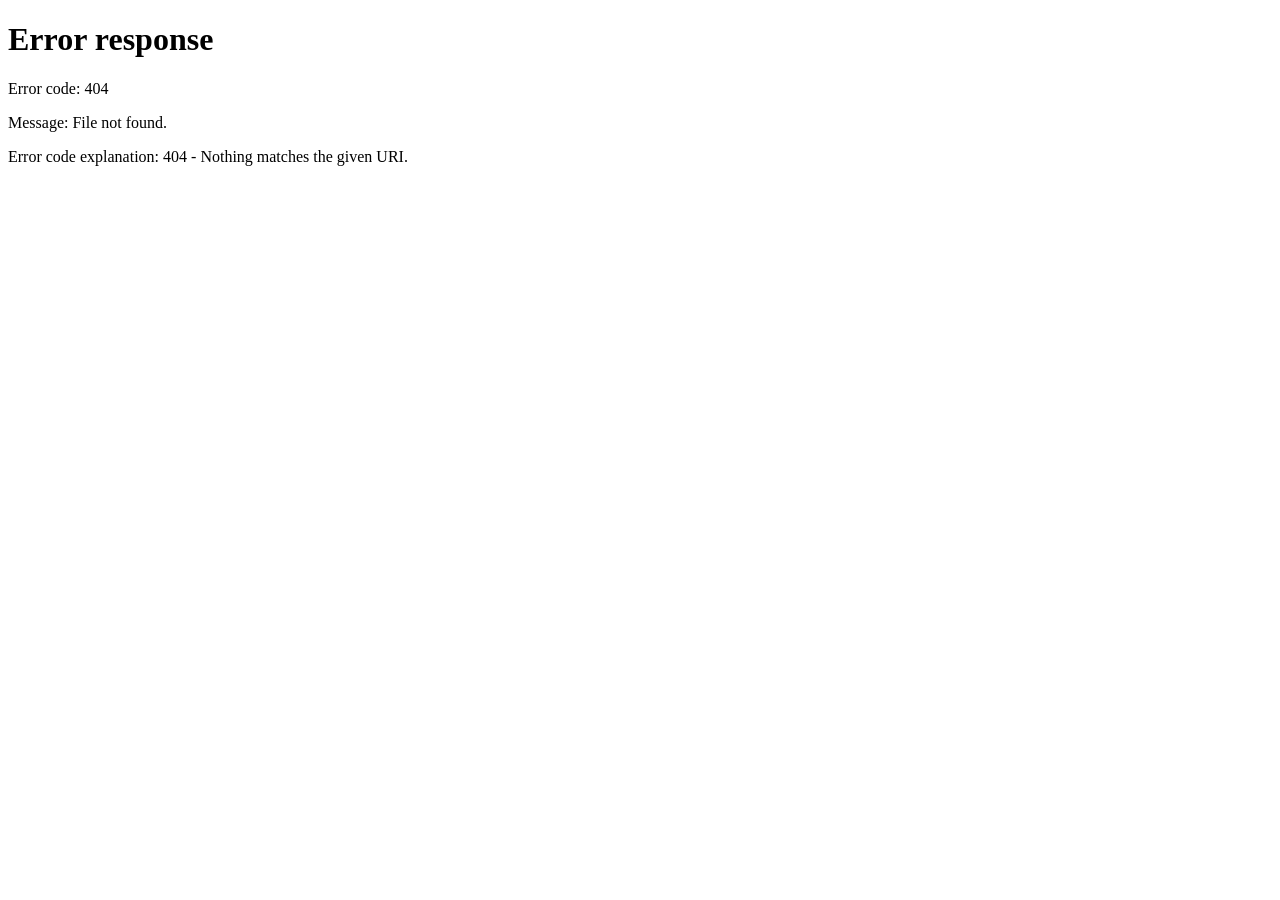
==== commit 1f870112: "Add files via upload" ====
--- a/index.html
+++ b/index.html
@@ -2,419 +2,11 @@
 <html lang="es">
 <head>
   <meta charset="utf-8">
-  <meta name="viewport" content="width=device-width, initial-scale=1">
-  <title>Las 10 reglas de oro de un equipo de limpieza | Clear Onboarding</title>
-  <meta name="description" content="Lo que tu equipo debe saber desde el primer día para que no pierdas clientes, empleadas ni tranquilidad.">
-  <meta property="og:type" content="website">
-  <meta property="og:title" content="Las 10 reglas de oro de un equipo de limpieza | Clear Onboarding">
-  <meta property="og:description" content="Lo que tu equipo debe saber desde el primer día para que no pierdas clientes, empleadas ni tranquilidad.">
-  <meta property="og:image" content="./assets/portada-ebook-10-reglas.webp">
-  <meta name="twitter:card" content="summary_large_image">
-  <link rel="preconnect" href="https://fonts.googleapis.com">
-  <link rel="preconnect" href="https://fonts.gstatic.com" crossorigin>
-  <link href="https://fonts.googleapis.com/css2?family=Poppins:wght@400;500;600;700;800&display=swap" rel="stylesheet">
-  <link rel="stylesheet" href="./styles.css">
+  <title>Redirigiendo a Las 10 reglas de oro | Clear Onboarding</title>
+  <meta http-equiv="refresh" content="0; url=/las-10-reglas-de-oro-de-un-equipo-de-limpieza/">
+  <script>
+    window.location.replace("/las-10-reglas-de-oro-de-un-equipo-de-limpieza/" + window.location.search + window.location.hash);
+  </script>
 </head>
-<body>
-  <div class="page-wrapper">
-
-    <!-- 4.1 Menú flotante (sticky) -->
-    <header class="site-header">
-      <div class="header-pill glass-light">
-        <img src="./assets/logo-color.png" alt="Clear Onboarding" class="header-logo" width="200" height="61">
-        <a href="#formulario" data-scroll-form class="header-cta">Guía gratis</a>
-      </div>
-    </header>
-
-    <!-- 4.2 Hero -->
-    <section data-screen-label="Hero" class="hero-section">
-      <div style="position:absolute;top:-20%;right:-12%;width:clamp(320px,55vw,760px);aspect-ratio:1;border-radius:50%;background:#009ED7;opacity:0.38;filter:blur(90px);pointer-events:none;"></div>
-      <div style="position:absolute;bottom:-35%;left:-15%;width:clamp(280px,45vw,620px);aspect-ratio:1;border-radius:50%;background:#012B8B;opacity:0.16;filter:blur(100px);pointer-events:none;"></div>
-      <div style="position:absolute;top:18%;left:28%;width:clamp(200px,25vw,360px);aspect-ratio:1;border-radius:50%;background:#fff;opacity:0.75;filter:blur(70px);pointer-events:none;"></div>
-      <div class="grain-light grain-hero"></div>
-
-      <div class="hero-container">
-        <!-- Columna del Libro 3D (arriba en móvil, derecha en escritorio) -->
-        <div class="hero-book-col">
-          <span aria-hidden="true" class="hero-number-bg">10</span>
-          <div class="book-stage">
-            <div class="book-3d">
-              <div class="book-spine"></div>
-              <div class="book-cover">
-                <img src="./assets/portada-ebook-10-reglas.webp" alt="Portada: Las 10 reglas de oro de un equipo de limpieza" width="355" height="460" fetchpriority="high">
-                <div class="book-hinge-shadow"></div>
-                <div class="book-gloss"></div>
-              </div>
-            </div>
-            <div class="book-floor-shadow"></div>
-          </div>
-
-          <div class="floating-badge floating-badge--top glass-light">
-            <span class="badge-check">
-              <svg width="12" height="12" viewBox="0 0 24 24" fill="none" stroke="#fff" stroke-width="3.4" stroke-linecap="round" stroke-linejoin="round"><path d="m5 12.5 4.5 4.5L19 7.5"></path></svg>
-            </span>
-            <span style="position:relative;">10 reglas · una por página</span>
-          </div>
-
-          <div class="floating-badge floating-badge--bottom glass-light">
-            <span class="badge-check">
-              <svg width="12" height="12" viewBox="0 0 24 24" fill="none" stroke="#fff" stroke-width="3.4" stroke-linecap="round" stroke-linejoin="round"><path d="m5 12.5 4.5 4.5L19 7.5"></path></svg>
-            </span>
-            <span style="position:relative;">Notas legales · OSHA · SHRM</span>
-          </div>
-        </div>
-
-        <!-- Columna de Texto (debajo en móvil, izquierda en escritorio) -->
-        <div class="hero-copy-col">
-          <span class="tag-pill glass-light">
-            <span style="position:relative;">GUÍA GRATUITA</span>
-          </span>
-          <h1 class="hero-h1">Las 10 <span class="marker-highlight">reglas de oro</span> de un equipo de limpieza</h1>
-          <p class="hero-subtitle">Lo que tu equipo debe saber desde el primer día para que no pierdas clientes, empleadas ni tranquilidad.</p>
-          <a href="#formulario" data-scroll-form class="btn-primary" style="margin-top:4px;">
-            Quiero mi guía gratis
-            <svg width="18" height="18" viewBox="0 0 24 24" fill="none" stroke="currentColor" stroke-width="2.4" stroke-linecap="round" stroke-linejoin="round"><path d="M12 5v14"></path><path d="m6 13 6 6 6-6"></path></svg>
-          </a>
-        </div>
-      </div>
-    </section>
-
-    <!-- 4.3 Dolor (fondo #011E63) -->
-    <section id="dolor" data-screen-label="Dolor" style="position:relative;overflow:hidden;background:#011E63;">
-      <div style="position:absolute;top:-25%;left:-10%;width:clamp(320px,50vw,700px);aspect-ratio:1;border-radius:50%;background:#009ED7;opacity:0.38;filter:blur(120px);pointer-events:none;"></div>
-      <div style="position:absolute;bottom:-30%;right:-10%;width:clamp(300px,45vw,640px);aspect-ratio:1;border-radius:50%;background:#0A3AA6;opacity:0.8;filter:blur(110px);pointer-events:none;"></div>
-      <div class="grain-dark"></div>
-
-      <div style="position:relative;max-width:1160px;margin:0 auto;padding:clamp(56px,8vw,112px) clamp(20px,5vw,48px);display:flex;flex-direction:column;gap:32px;">
-        <div style="display:flex;flex-wrap:wrap;align-items:flex-end;justify-content:space-between;gap:10px 24px;">
-          <h2 style="margin:0;font-weight:800;font-size:clamp(26px,3.4vw,42px);line-height:1.1;letter-spacing:-.02em;color:#fff;">¿Te suena familiar?</h2>
-          <span style="font-size:13px;color:#A9DFF4;">Casos recreados con IA. No son personas reales.</span>
-        </div>
-
-        <div class="pain-carousel-outer">
-          <div class="pain-carousel-track">
-            <!-- Caso 01 -->
-            <article class="pain-card" style="position:relative;flex:0 0 clamp(272px,78vw,352px);aspect-ratio:4/5;border-radius:22px;overflow:hidden;background:#0B2A78;scroll-snap-align:center;box-shadow:0 30px 60px -30px rgba(0,0,0,.7);">
-              <img src="./assets/caso-01-cada-una-a-su-manera.webp" alt="dos empleadas limpian la misma cocina, cada una a su manera" loading="lazy" width="704" height="704" style="position:absolute;inset:0;width:100%;height:100%;object-fit:cover;display:block;">
-              <div style="position:absolute;inset:0;pointer-events:none;background:#012B8B;mix-blend-mode:color;opacity:.3;"></div>
-              <div style="position:absolute;inset:0;pointer-events:none;background:linear-gradient(180deg,rgba(1,30,99,0) 38%,rgba(1,30,99,.9) 100%);"></div>
-              <div class="grain-dark grain-card"></div>
-              <div class="glass-dark" style="position:absolute;left:12px;right:12px;bottom:12px;border-radius:16px;padding:18px;overflow:hidden;display:flex;flex-direction:column;gap:8px;">
-                <span style="font-size:12px;font-weight:700;letter-spacing:.14em;color:#8FDCF7;">CASO 01</span>
-                <p style="margin:0;font-size:17px;font-weight:600;line-height:1.4;color:#fff;text-wrap:pretty;">Cada empleada trabaja a su manera y el cliente lo nota.</p>
-              </div>
-            </article>
-
-            <!-- Caso 02 -->
-            <article class="pain-card" style="position:relative;flex:0 0 clamp(272px,78vw,352px);aspect-ratio:4/5;border-radius:22px;overflow:hidden;background:#0B2A78;scroll-snap-align:center;box-shadow:0 30px 60px -30px rgba(0,0,0,.7);">
-              <img src="./assets/caso-02-nadie-recuerda-la-regla.webp" alt="la dueña corrige a una empleada que no recuerda la regla" loading="lazy" width="704" height="704" style="position:absolute;inset:0;width:100%;height:100%;object-fit:cover;display:block;">
-              <div style="position:absolute;inset:0;pointer-events:none;background:#012B8B;mix-blend-mode:color;opacity:.3;"></div>
-              <div style="position:absolute;inset:0;pointer-events:none;background:linear-gradient(180deg,rgba(1,30,99,0) 38%,rgba(1,30,99,.9) 100%);"></div>
-              <div class="grain-dark grain-card"></div>
-              <div class="glass-dark" style="position:absolute;left:12px;right:12px;bottom:12px;border-radius:16px;padding:18px;overflow:hidden;display:flex;flex-direction:column;gap:8px;">
-                <span style="font-size:12px;font-weight:700;letter-spacing:.14em;color:#8FDCF7;">CASO 02</span>
-                <p style="margin:0;font-size:17px;font-weight:600;line-height:1.4;color:#fff;text-wrap:pretty;">Corriges una falta y nadie recuerda la regla.</p>
-              </div>
-            </article>
-
-            <!-- Caso 03 -->
-            <article class="pain-card" style="position:relative;flex:0 0 clamp(272px,78vw,352px);aspect-ratio:4/5;border-radius:22px;overflow:hidden;background:#0B2A78;scroll-snap-align:center;box-shadow:0 30px 60px -30px rgba(0,0,0,.7);">
-              <img src="./assets/caso-03-renuncia-sorpresa.webp" alt="la dueña lee en su celular un mensaje de renuncia" loading="lazy" width="704" height="704" style="position:absolute;inset:0;width:100%;height:100%;object-fit:cover;display:block;">
-              <div style="position:absolute;inset:0;pointer-events:none;background:#012B8B;mix-blend-mode:color;opacity:.3;"></div>
-              <div style="position:absolute;inset:0;pointer-events:none;background:linear-gradient(180deg,rgba(1,30,99,0) 38%,rgba(1,30,99,.9) 100%);"></div>
-              <div class="grain-dark grain-card"></div>
-              <div class="glass-dark" style="position:absolute;left:12px;right:12px;bottom:12px;border-radius:16px;padding:18px;overflow:hidden;display:flex;flex-direction:column;gap:8px;">
-                <span style="font-size:12px;font-weight:700;letter-spacing:.14em;color:#8FDCF7;">CASO 03</span>
-                <p style="margin:0;font-size:17px;font-weight:600;line-height:1.4;color:#fff;text-wrap:pretty;">Una renuncia o una queja te toma por sorpresa.</p>
-              </div>
-            </article>
-          </div>
-        </div>
-      </div>
-    </section>
-
-    <!-- 4.4 Qué incluye (fondo #EEF9FD, mosaico tipo bento) -->
-    <section id="incluye" data-screen-label="Que incluye" style="position:relative;overflow:hidden;background:#EEF9FD;">
-      <div style="position:absolute;top:10%;right:-10%;width:clamp(280px,40vw,560px);aspect-ratio:1;border-radius:50%;background:#009ED7;opacity:0.28;filter:blur(100px);pointer-events:none;"></div>
-      <div style="position:absolute;bottom:-20%;left:10%;width:clamp(240px,35vw,480px);aspect-ratio:1;border-radius:50%;background:#fff;opacity:0.9;filter:blur(80px);pointer-events:none;"></div>
-      <div class="grain-light"></div>
-
-      <div style="position:relative;max-width:1160px;margin:0 auto;padding:clamp(56px,8vw,112px) clamp(20px,5vw,48px);display:flex;flex-direction:column;gap:28px;">
-        <h2 style="margin:0;font-weight:800;font-size:clamp(26px,3.4vw,42px);line-height:1.1;letter-spacing:-.02em;color:#012B8B;">Qué incluye la guía</h2>
-
-        <div style="display:flex;flex-wrap:wrap;gap:16px;">
-          <!-- Bloque grande azul marino con abanico de 3 páginas -->
-          <div data-screen-label="Vista previa" style="flex:2 1 520px;position:relative;overflow:hidden;border-radius:22px;background:#012B8B;min-height:clamp(300px,30vw,400px);padding:22px;display:flex;flex-direction:column;justify-content:space-between;gap:16px;">
-            <div style="position:absolute;top:-30%;right:-20%;width:70%;aspect-ratio:1;border-radius:50%;background:#009ED7;opacity:0.5;filter:blur(80px);pointer-events:none;"></div>
-            <div class="grain-dark grain-card"></div>
-            <span style="position:relative;font-size:12px;font-weight:700;letter-spacing:.14em;color:#8FDCF7;">VISTA PREVIA DE PÁGINAS INTERIORES</span>
-            <div id="preview-pages-fan" style="position:relative;display:flex;justify-content:center;align-items:flex-end;padding:8px 0 4px;">
-              <!-- Renderizado dinámico por app.js con respaldo estático inmediato -->
-              <div style="flex:none;width:clamp(104px,13vw,172px);aspect-ratio:0.773;background:#fff;border-radius:10px;overflow:hidden;box-shadow:0 24px 40px -16px rgba(0,0,0,.55);margin:0 calc(clamp(104px,13vw,172px) * -0.12);transform:rotate(-9deg) translateY(10px);z-index:1;position:relative;display:flex;flex-direction:column;">
-                <div style="background:#E3F8FE;padding:10% 10% 8%;display:flex;align-items:flex-end;justify-content:space-between;">
-                  <span style="font-weight:800;font-size:clamp(26px,3.2vw,42px);line-height:.9;color:#009ED7;">01</span>
-                  <span style="font-size:clamp(6px,.6vw,8px);font-weight:700;letter-spacing:.12em;color:#012B8B;">REGLA</span>
-                </div>
-                <div style="padding:9% 10%;display:flex;flex-direction:column;gap:6px;flex:1;">
-                  <div style="background:#012B8B;border-radius:6px;padding:9% 8%;color:#fff;font-weight:700;font-size:clamp(7px,.72vw,10px);line-height:1.3;">Llega a tiempo. Si no puedes, avisa antes.</div>
-                  <div style="height:4px;border-radius:2px;background:#E3EAF4;margin-top:4px;"></div>
-                  <div style="height:4px;border-radius:2px;background:#E3EAF4;width:88%;"></div>
-                  <div style="height:4px;border-radius:2px;background:#E3EAF4;width:70%;"></div>
-                </div>
-              </div>
-              <div style="flex:none;width:clamp(104px,13vw,172px);aspect-ratio:0.773;background:#fff;border-radius:10px;overflow:hidden;box-shadow:0 24px 40px -16px rgba(0,0,0,.55);margin:0 calc(clamp(104px,13vw,172px) * -0.12);transform:translateY(-8px);z-index:3;position:relative;display:flex;flex-direction:column;">
-                <div style="background:#E3F8FE;padding:10% 10% 8%;display:flex;align-items:flex-end;justify-content:space-between;">
-                  <span style="font-weight:800;font-size:clamp(26px,3.2vw,42px);line-height:.9;color:#009ED7;">04</span>
-                  <span style="font-size:clamp(6px,.6vw,8px);font-weight:700;letter-spacing:.12em;color:#012B8B;">REGLA</span>
-                </div>
-                <div style="padding:9% 10%;display:flex;flex-direction:column;gap:6px;flex:1;">
-                  <div style="background:#012B8B;border-radius:6px;padding:9% 8%;color:#fff;font-weight:700;font-size:clamp(7px,.72vw,10px);line-height:1.3;">Cada casa se limpia en el mismo orden.</div>
-                  <div style="height:4px;border-radius:2px;background:#E3EAF4;margin-top:4px;"></div>
-                  <div style="height:4px;border-radius:2px;background:#E3EAF4;width:88%;"></div>
-                  <div style="height:4px;border-radius:2px;background:#E3EAF4;width:70%;"></div>
-                </div>
-              </div>
-              <div style="flex:none;width:clamp(104px,13vw,172px);aspect-ratio:0.773;background:#fff;border-radius:10px;overflow:hidden;box-shadow:0 24px 40px -16px rgba(0,0,0,.55);margin:0 calc(clamp(104px,13vw,172px) * -0.12);transform:rotate(9deg) translateY(10px);z-index:2;position:relative;display:flex;flex-direction:column;">
-                <div style="background:#E3F8FE;padding:10% 10% 8%;display:flex;align-items:flex-end;justify-content:space-between;">
-                  <span style="font-weight:800;font-size:clamp(26px,3.2vw,42px);line-height:.9;color:#009ED7;">07</span>
-                  <span style="font-size:clamp(6px,.6vw,8px);font-weight:700;letter-spacing:.12em;color:#012B8B;">REGLA</span>
-                </div>
-                <div style="padding:9% 10%;display:flex;flex-direction:column;gap:6px;flex:1;">
-                  <div style="background:#012B8B;border-radius:6px;padding:9% 8%;color:#fff;font-weight:700;font-size:clamp(7px,.72vw,10px);line-height:1.3;">Lo que ves en casa del cliente, se queda ahí.</div>
-                  <div style="height:4px;border-radius:2px;background:#E3EAF4;margin-top:4px;"></div>
-                  <div style="height:4px;border-radius:2px;background:#E3EAF4;width:88%;"></div>
-                  <div style="height:4px;border-radius:2px;background:#E3EAF4;width:70%;"></div>
-                </div>
-              </div>
-            </div>
-          </div>
-
-          <!-- 5 Tarjetas de cristal (01 a 05) -->
-          <div class="glass-light" style="flex:1 1 240px;overflow:hidden;border-radius:22px;padding:22px;min-height:168px;display:flex;flex-direction:column;justify-content:space-between;gap:18px;">
-            <div style="position:relative;display:flex;align-items:center;justify-content:space-between;">
-              <span style="width:30px;height:30px;border-radius:50%;background:#009ED7;display:flex;align-items:center;justify-content:center;box-shadow:0 6px 14px -4px rgba(0,158,215,.7);"><svg width="15" height="15" viewBox="0 0 24 24" fill="none" stroke="#fff" stroke-width="3.2" stroke-linecap="round" stroke-linejoin="round"><path d="m5 12.5 4.5 4.5L19 7.5"></path></svg></span>
-              <span style="font-size:13px;font-weight:700;color:#5A6785;letter-spacing:.06em;">01</span>
-            </div>
-            <span style="position:relative;font-size:16px;font-weight:600;line-height:1.45;color:#1B2440;text-wrap:pretty;">10 reglas listas para enseñar, una por página</span>
-          </div>
-
-          <div class="glass-light" style="flex:1 1 240px;overflow:hidden;border-radius:22px;padding:22px;min-height:168px;display:flex;flex-direction:column;justify-content:space-between;gap:18px;">
-            <div style="position:relative;display:flex;align-items:center;justify-content:space-between;">
-              <span style="width:30px;height:30px;border-radius:50%;background:#009ED7;display:flex;align-items:center;justify-content:center;box-shadow:0 6px 14px -4px rgba(0,158,215,.7);"><svg width="15" height="15" viewBox="0 0 24 24" fill="none" stroke="#fff" stroke-width="3.2" stroke-linecap="round" stroke-linejoin="round"><path d="m5 12.5 4.5 4.5L19 7.5"></path></svg></span>
-              <span style="font-size:13px;font-weight:700;color:#5A6785;letter-spacing:.06em;">02</span>
-            </div>
-            <span style="position:relative;font-size:16px;font-weight:600;line-height:1.45;color:#1B2440;text-wrap:pretty;">Por qué importa cada regla y cómo se ve en la práctica</span>
-          </div>
-
-          <div class="glass-light" style="flex:1 1 240px;overflow:hidden;border-radius:22px;padding:22px;min-height:168px;display:flex;flex-direction:column;justify-content:space-between;gap:18px;">
-            <div style="position:relative;display:flex;align-items:center;justify-content:space-between;">
-              <span style="width:30px;height:30px;border-radius:50%;background:#009ED7;display:flex;align-items:center;justify-content:center;box-shadow:0 6px 14px -4px rgba(0,158,215,.7);"><svg width="15" height="15" viewBox="0 0 24 24" fill="none" stroke="#fff" stroke-width="3.2" stroke-linecap="round" stroke-linejoin="round"><path d="m5 12.5 4.5 4.5L19 7.5"></path></svg></span>
-              <span style="font-size:13px;font-weight:700;color:#5A6785;letter-spacing:.06em;">03</span>
-            </div>
-            <span style="position:relative;font-size:16px;font-weight:600;line-height:1.45;color:#1B2440;text-wrap:pretty;">Notas legales para la dueña basadas en ley federal, OSHA y SHRM</span>
-          </div>
-
-          <div class="glass-light" style="flex:1 1 240px;overflow:hidden;border-radius:22px;padding:22px;min-height:168px;display:flex;flex-direction:column;justify-content:space-between;gap:18px;">
-            <div style="position:relative;display:flex;align-items:center;justify-content:space-between;">
-              <span style="width:30px;height:30px;border-radius:50%;background:#009ED7;display:flex;align-items:center;justify-content:center;box-shadow:0 6px 14px -4px rgba(0,158,215,.7);"><svg width="15" height="15" viewBox="0 0 24 24" fill="none" stroke="#fff" stroke-width="3.2" stroke-linecap="round" stroke-linejoin="round"><path d="m5 12.5 4.5 4.5L19 7.5"></path></svg></span>
-              <span style="font-size:13px;font-weight:700;color:#5A6785;letter-spacing:.06em;">04</span>
-            </div>
-            <span style="position:relative;font-size:16px;font-weight:600;line-height:1.45;color:#1B2440;text-wrap:pretty;">Frases cortas para imprimir y pegar en el área del equipo</span>
-          </div>
-
-          <div class="glass-light" style="flex:1 1 240px;overflow:hidden;border-radius:22px;padding:22px;min-height:168px;display:flex;flex-direction:column;justify-content:space-between;gap:18px;">
-            <div style="position:relative;display:flex;align-items:center;justify-content:space-between;">
-              <span style="width:30px;height:30px;border-radius:50%;background:#009ED7;display:flex;align-items:center;justify-content:center;box-shadow:0 6px 14px -4px rgba(0,158,215,.7);"><svg width="15" height="15" viewBox="0 0 24 24" fill="none" stroke="#fff" stroke-width="3.2" stroke-linecap="round" stroke-linejoin="round"><path d="m5 12.5 4.5 4.5L19 7.5"></path></svg></span>
-              <span style="font-size:13px;font-weight:700;color:#5A6785;letter-spacing:.06em;">05</span>
-            </div>
-            <span style="position:relative;font-size:16px;font-weight:600;line-height:1.45;color:#1B2440;text-wrap:pretty;">Lista de pasos para aplicarlas esta semana</span>
-          </div>
-        </div>
-      </div>
-    </section>
-
-    <!-- 4.5 Testimonios (textos LITERALES) -->
-    <section style="position:relative;overflow:hidden;background:#EEF9FD;">
-      <div style="position:absolute;top:0;left:20%;width:clamp(260px,40vw,520px);aspect-ratio:1;border-radius:50%;background:#009ED7;opacity:0.22;filter:blur(100px);pointer-events:none;"></div>
-      <div id="testimonios" data-screen-label="Testimonios" style="position:relative;max-width:1160px;margin:0 auto;padding:0 clamp(20px,5vw,48px) clamp(56px,8vw,112px);display:grid;grid-template-columns:repeat(auto-fit,minmax(280px,1fr));gap:16px;">
-        <figure class="glass-light" style="margin:0;overflow:hidden;border-radius:22px;padding:clamp(22px,3vw,32px);display:flex;flex-direction:column;gap:18px;">
-          <svg width="32" height="24" viewBox="0 0 32 24" fill="#009ED7" style="position:relative;"><path d="M0 24V14C0 6.5 4 1.6 11.5 0l1.3 3.6C8.6 5 6.6 7.7 6.4 11H12v13H0zm19 0V14c0-7.5 4-12.4 11.5-14l1.3 3.6C27.6 5 25.6 7.7 25.4 11H31v13H19z"></path></svg>
-          <blockquote style="position:relative;margin:0;font-size:clamp(16px,1.6vw,18px);line-height:1.55;color:#1B2440;font-weight:500;text-wrap:pretty;">gracias a tus instruciones estructurales que le han ayudado un montón en mi compañía<br>excelente programa</blockquote>
-          <figcaption style="position:relative;margin-top:auto;display:flex;flex-direction:column;gap:2px;">
-            <span style="font-size:15px;font-weight:700;color:#012B8B;">CMilena Herrera</span>
-            <span style="font-size:13px;color:#5A6785;">Fairy Legacy Clean · Kissimee, FL</span>
-          </figcaption>
-        </figure>
-
-        <figure class="glass-light" style="margin:0;overflow:hidden;border-radius:22px;padding:clamp(22px,3vw,32px);display:flex;flex-direction:column;gap:18px;">
-          <svg width="32" height="24" viewBox="0 0 32 24" fill="#009ED7" style="position:relative;"><path d="M0 24V14C0 6.5 4 1.6 11.5 0l1.3 3.6C8.6 5 6.6 7.7 6.4 11H12v13H0zm19 0V14c0-7.5 4-12.4 11.5-14l1.3 3.6C27.6 5 25.6 7.7 25.4 11H31v13H19z"></path></svg>
-          <blockquote style="position:relative;margin:0;font-size:clamp(16px,1.6vw,18px);line-height:1.55;color:#1B2440;font-weight:500;text-wrap:pretty;">Gracias Maye por todo lo que hace por nuestra empresa no lo puedo creer asta donde estamos llegando y ay más Dios la bendiga</blockquote>
-          <figcaption style="position:relative;margin-top:auto;display:flex;flex-direction:column;gap:2px;">
-            <span style="font-size:15px;font-weight:700;color:#012B8B;">Blanca Salgado</span>
-            <span style="font-size:13px;color:#5A6785;">Maid in The City - Friends · Hendersonville, NC</span>
-          </figcaption>
-        </figure>
-      </div>
-    </section>
-
-    <!-- 4.6 Formulario (id="formulario") -->
-    <section id="formulario" data-screen-label="Formulario" style="position:relative;overflow:hidden;background:#011E63;">
-      <div style="position:absolute;top:-10%;left:50%;transform:translateX(-50%);width:clamp(360px,60vw,820px);aspect-ratio:1;border-radius:50%;background:#009ED7;opacity:0.5;filter:blur(130px);pointer-events:none;"></div>
-      <div style="position:absolute;bottom:-30%;left:-10%;width:clamp(280px,40vw,560px);aspect-ratio:1;border-radius:50%;background:#0A3AA6;opacity:0.9;filter:blur(110px);pointer-events:none;"></div>
-      <div class="grain-dark"></div>
-
-      <div style="position:relative;max-width:1160px;margin:0 auto;padding:clamp(48px,7vw,104px) clamp(12px,5vw,48px);display:flex;justify-content:center;">
-        <form id="lead-form" data-redirect="./guia/gracias/" novalidate style="position:relative;width:100%;max-width:580px;border-radius:26px;padding:clamp(22px,4vw,40px);display:flex;flex-direction:column;gap:20px;background:linear-gradient(160deg,rgba(255,255,255,.95),rgba(255,255,255,.86));backdrop-filter:blur(24px) saturate(160%);-webkit-backdrop-filter:blur(24px) saturate(160%);border:1px solid rgba(255,255,255,.85);box-shadow:inset 0 1px 0 #fff,0 0 0 8px rgba(255,255,255,.08),0 40px 80px -30px rgba(0,0,0,.6);">
-          <div style="display:flex;flex-direction:column;gap:6px;">
-            <h2 style="margin:0;font-weight:800;font-size:clamp(22px,2.6vw,30px);line-height:1.2;color:#012B8B;">Recibe la guía en tu correo</h2>
-            <p style="margin:0;font-size:13px;color:#5A6785;">Los campos con * son obligatorios.</p>
-          </div>
-
-          <!-- Nombre * -->
-          <label for="field-nombre" style="display:flex;flex-direction:column;gap:6px;">
-            <span style="font-size:14px;font-weight:600;color:#1B2440;">Nombre *</span>
-            <input id="field-nombre" name="nombre" type="text" autocomplete="given-name" placeholder="Ej. María" class="form-input">
-            <span id="err-nombre" class="field-error" aria-live="polite">
-              <svg width="15" height="15" viewBox="0 0 24 24" fill="none" stroke="currentColor" stroke-width="2.2" stroke-linecap="round"><circle cx="12" cy="12" r="9"></circle><path d="M12 7.5v5.5"></path><path d="M12 16.4v.1"></path></svg>
-              <span class="err-msg-text"></span>
-            </span>
-          </label>
-
-          <!-- Correo electrónico * -->
-          <label for="field-correo" style="display:flex;flex-direction:column;gap:6px;">
-            <span style="font-size:14px;font-weight:600;color:#1B2440;">Correo electrónico *</span>
-            <input id="field-correo" name="correo" type="email" autocomplete="email" inputmode="email" placeholder="tucorreo@ejemplo.com" class="form-input">
-            <span id="err-correo" class="field-error" aria-live="polite">
-              <svg width="15" height="15" viewBox="0 0 24 24" fill="none" stroke="currentColor" stroke-width="2.2" stroke-linecap="round"><circle cx="12" cy="12" r="9"></circle><path d="M12 7.5v5.5"></path><path d="M12 16.4v.1"></path></svg>
-              <span class="err-msg-text"></span>
-            </span>
-          </label>
-
-          <!-- Nombre de tu empresa * -->
-          <label for="field-empresa" style="display:flex;flex-direction:column;gap:6px;">
-            <span style="font-size:14px;font-weight:600;color:#1B2440;">Nombre de tu empresa *</span>
-            <input id="field-empresa" name="empresa" type="text" autocomplete="organization" placeholder="Ej. Sparkle Cleaning LLC" class="form-input">
-            <span id="err-empresa" class="field-error" aria-live="polite">
-              <svg width="15" height="15" viewBox="0 0 24 24" fill="none" stroke="currentColor" stroke-width="2.2" stroke-linecap="round"><circle cx="12" cy="12" r="9"></circle><path d="M12 7.5v5.5"></path><path d="M12 16.4v.1"></path></svg>
-              <span class="err-msg-text"></span>
-            </span>
-          </label>
-
-          <!-- Estado donde operas * -->
-          <label for="field-estado" style="display:flex;flex-direction:column;gap:6px;">
-            <span style="font-size:14px;font-weight:600;color:#1B2440;">Estado donde operas *</span>
-            <select id="field-estado" name="estado" class="form-select" style="color:#8592AD;">
-              <option value="">Elige un estado</option>
-            </select>
-            <span id="err-estado" class="field-error" aria-live="polite">
-              <svg width="15" height="15" viewBox="0 0 24 24" fill="none" stroke="currentColor" stroke-width="2.2" stroke-linecap="round"><circle cx="12" cy="12" r="9"></circle><path d="M12 7.5v5.5"></path><path d="M12 16.4v.1"></path></svg>
-              <span class="err-msg-text"></span>
-            </span>
-          </label>
-
-          <!-- WhatsApp (opcional) -->
-          <label for="field-whatsapp" style="display:flex;flex-direction:column;gap:6px;">
-            <span style="font-size:14px;font-weight:600;color:#1B2440;">WhatsApp <span style="font-weight:400;color:#5A6785;">(opcional)</span></span>
-            <input id="field-whatsapp" name="whatsapp" type="tel" autocomplete="tel" inputmode="tel" placeholder="(555) 123-4567" class="form-input">
-          </label>
-
-          <!-- ¿Cuántas personas trabajan contigo? -->
-          <div role="radiogroup" aria-label="¿Cuántas personas trabajan contigo?" style="display:flex;flex-direction:column;gap:10px;">
-            <span style="font-size:14px;font-weight:600;color:#1B2440;">¿Cuántas personas trabajan contigo?</span>
-            <div id="equipo-group" style="display:grid;grid-template-columns:repeat(auto-fit,minmax(110px,1fr));gap:8px;"></div>
-          </div>
-
-          <!-- ¿Qué te quita más el sueño hoy? -->
-          <div style="display:flex;flex-direction:column;gap:10px;">
-            <span style="font-size:14px;font-weight:600;color:#1B2440;">¿Qué te quita más el sueño hoy? <span style="font-weight:400;color:#5A6785;">Puedes marcar varias.</span></span>
-            <div id="suenos-group" style="display:flex;flex-direction:column;gap:8px;"></div>
-          </div>
-
-          <!-- Consentimientos separados, SIN marcar por defecto -->
-          <div style="display:flex;flex-direction:column;gap:12px;padding-top:4px;border-top:1px solid #EEF2F8;">
-            <!-- Consentimiento 1 (obligatorio) -->
-            <div style="display:flex;flex-direction:column;gap:6px;padding-top:12px;">
-              <label style="display:flex;align-items:flex-start;gap:12px;cursor:pointer;">
-                <input id="consent-c1" type="checkbox" class="sr-only-input">
-                <span id="box-c1" class="custom-checkbox-box" style="margin-top:1px;">
-                  <svg width="14" height="14" viewBox="0 0 24 24" fill="none" stroke="#fff" stroke-width="3.4" stroke-linecap="round" stroke-linejoin="round"><path d="m5 12.5 4.5 4.5L19 7.5"></path></svg>
-                </span>
-                <span style="font-size:13.5px;line-height:1.5;color:#1B2440;">Acepto recibir la guía y correos de Clear Onboarding con recursos para mi empresa. Puedo darme de baja cuando quiera. *</span>
-              </label>
-              <span id="err-c1" aria-live="polite" style="display:none;padding-left:34px;font-size:13px;color:#C62828;font-weight:500;"></span>
-            </div>
-
-            <!-- Consentimiento 2 (opcional, SOLO visible si WhatsApp tiene texto) -->
-            <label id="wrapper-c2" style="display:none;align-items:flex-start;gap:12px;cursor:pointer;">
-              <input id="consent-c2" type="checkbox" class="sr-only-input">
-              <span id="box-c2" class="custom-checkbox-box" style="margin-top:1px;">
-                <svg width="14" height="14" viewBox="0 0 24 24" fill="none" stroke="#fff" stroke-width="3.4" stroke-linecap="round" stroke-linejoin="round"><path d="m5 12.5 4.5 4.5L19 7.5"></path></svg>
-              </span>
-              <span style="font-size:13.5px;line-height:1.5;color:#1B2440;">Acepto recibir mensajes por WhatsApp o SMS de Clear Onboarding. Pueden aplicar tarifas de mensajes y datos. Responde STOP para cancelar. <span style="color:#5A6785;">(opcional)</span></span>
-            </label>
-
-            <!-- Consentimiento 3 (obligatorio) -->
-            <div style="display:flex;flex-direction:column;gap:6px;">
-              <label style="display:flex;align-items:flex-start;gap:12px;cursor:pointer;">
-                <input id="consent-c3" type="checkbox" class="sr-only-input">
-                <span id="box-c3" class="custom-checkbox-box" style="margin-top:1px;">
-                  <svg width="14" height="14" viewBox="0 0 24 24" fill="none" stroke="#fff" stroke-width="3.4" stroke-linecap="round" stroke-linejoin="round"><path d="m5 12.5 4.5 4.5L19 7.5"></path></svg>
-                </span>
-                <span style="font-size:13.5px;line-height:1.5;color:#1B2440;">He leído la <a href="./politica-de-privacidad/" target="_blank" rel="noopener" style="color:#012B8B;font-weight:600;">Política de Privacidad</a>. *</span>
-              </label>
-              <span id="err-c3" aria-live="polite" style="display:none;padding-left:34px;font-size:13px;color:#C62828;font-weight:500;"></span>
-            </div>
-          </div>
-
-          <!-- Alerta general de errores -->
-          <div id="form-global-alert" role="alert" aria-live="assertive" style="display:none;gap:10px;align-items:center;background:#FFF1F1;border-radius:12px;padding:12px 14px;font-size:14px;color:#9E1F1F;font-weight:500;">
-            <svg width="18" height="18" viewBox="0 0 24 24" fill="none" stroke="currentColor" stroke-width="2.2" stroke-linecap="round"><circle cx="12" cy="12" r="9"></circle><path d="M12 7.5v5.5"></path><path d="M12 16.4v.1"></path></svg>
-            Revisa los campos marcados en rojo.
-          </div>
-
-          <button id="submit-btn" type="submit" class="submit-btn">Enviarme la guía</button>
-
-          <p style="margin:-6px 0 0;display:flex;gap:8px;align-items:center;justify-content:center;font-size:12.5px;color:#5A6785;">
-            <svg width="14" height="14" viewBox="0 0 24 24" fill="none" stroke="currentColor" stroke-width="2" stroke-linecap="round" stroke-linejoin="round"><rect x="5" y="11" width="14" height="10" rx="2"></rect><path d="M8 11V8a4 4 0 0 1 8 0v3"></path></svg>
-            Tus datos están seguros. No compartimos tu información.
-          </p>
-        </form>
-      </div>
-    </section>
-
-    <!-- 4.7 Quiénes somos -->
-    <section data-screen-label="Quienes somos" style="position:relative;overflow:hidden;background:#E3F8FE;">
-      <div style="position:absolute;top:-30%;right:10%;width:clamp(260px,40vw,520px);aspect-ratio:1;border-radius:50%;background:#009ED7;opacity:0.3;filter:blur(100px);pointer-events:none;"></div>
-      <div class="grain-light"></div>
-      <div style="position:relative;max-width:820px;margin:0 auto;padding:clamp(48px,7vw,96px) clamp(20px,5vw,48px);">
-        <div class="glass-light" style="overflow:hidden;border-radius:26px;padding:clamp(28px,5vw,48px);display:flex;flex-direction:column;align-items:center;gap:20px;text-align:center;">
-          <img src="./assets/logo-color.png" alt="Clear Onboarding" loading="lazy" style="position:relative;height:clamp(40px,5vw,56px);width:auto;">
-          <p style="position:relative;margin:0;font-size:clamp(16px,1.7vw,20px);line-height:1.6;color:#1B2440;text-wrap:pretty;">Clear Onboarding organiza la contratación, el primer día, las comunicaciones y el expediente de cada empleada en un solo lugar, desde su celular.</p>
-        </div>
-      </div>
-    </section>
-
-    <!-- 4.8 Footer -->
-    <footer style="background:#012B8B;color:#fff;">
-      <div style="max-width:1160px;margin:0 auto;padding:32px clamp(20px,5vw,48px);display:flex;flex-wrap:wrap;align-items:center;justify-content:space-between;gap:20px;">
-        <img src="./assets/logo-white.png" alt="Clear Onboarding" loading="lazy" style="height:32px;width:auto;">
-        <nav style="display:flex;flex-wrap:wrap;gap:8px 24px;font-size:14px;">
-          <a href="./politica-de-privacidad/" class="footer-link">Política de Privacidad</a>
-          <a href="./terminos/" class="footer-link">Términos</a>
-        </nav>
-        <span style="font-size:13px;color:#C9D8F5;">© <span data-current-year>2026</span> Clear Onboarding</span>
-      </div>
-    </footer>
-
-    <!-- 4.9 Barra fija inferior (solo celular, < 760px) -->
-    <div id="mobile-sticky-bar" class="mobile-sticky-bar glass-light">
-      <a href="#formulario" data-scroll-form style="position:relative;display:flex;align-items:center;justify-content:center;min-height:52px;border-radius:16px;background:linear-gradient(180deg,#14B0E8,#009ED7 55%,#008FC4);color:#fff;font-weight:700;font-size:16px;text-decoration:none;box-shadow:inset 0 1px 0 rgba(255,255,255,.5);">Quiero mi guía gratis</a>
-    </div>
-
-  </div>
-
-  <script src="./config.js"></script>
-  <script src="./app.js"></script>
-</body>
+<body></body>
 </html>
-
